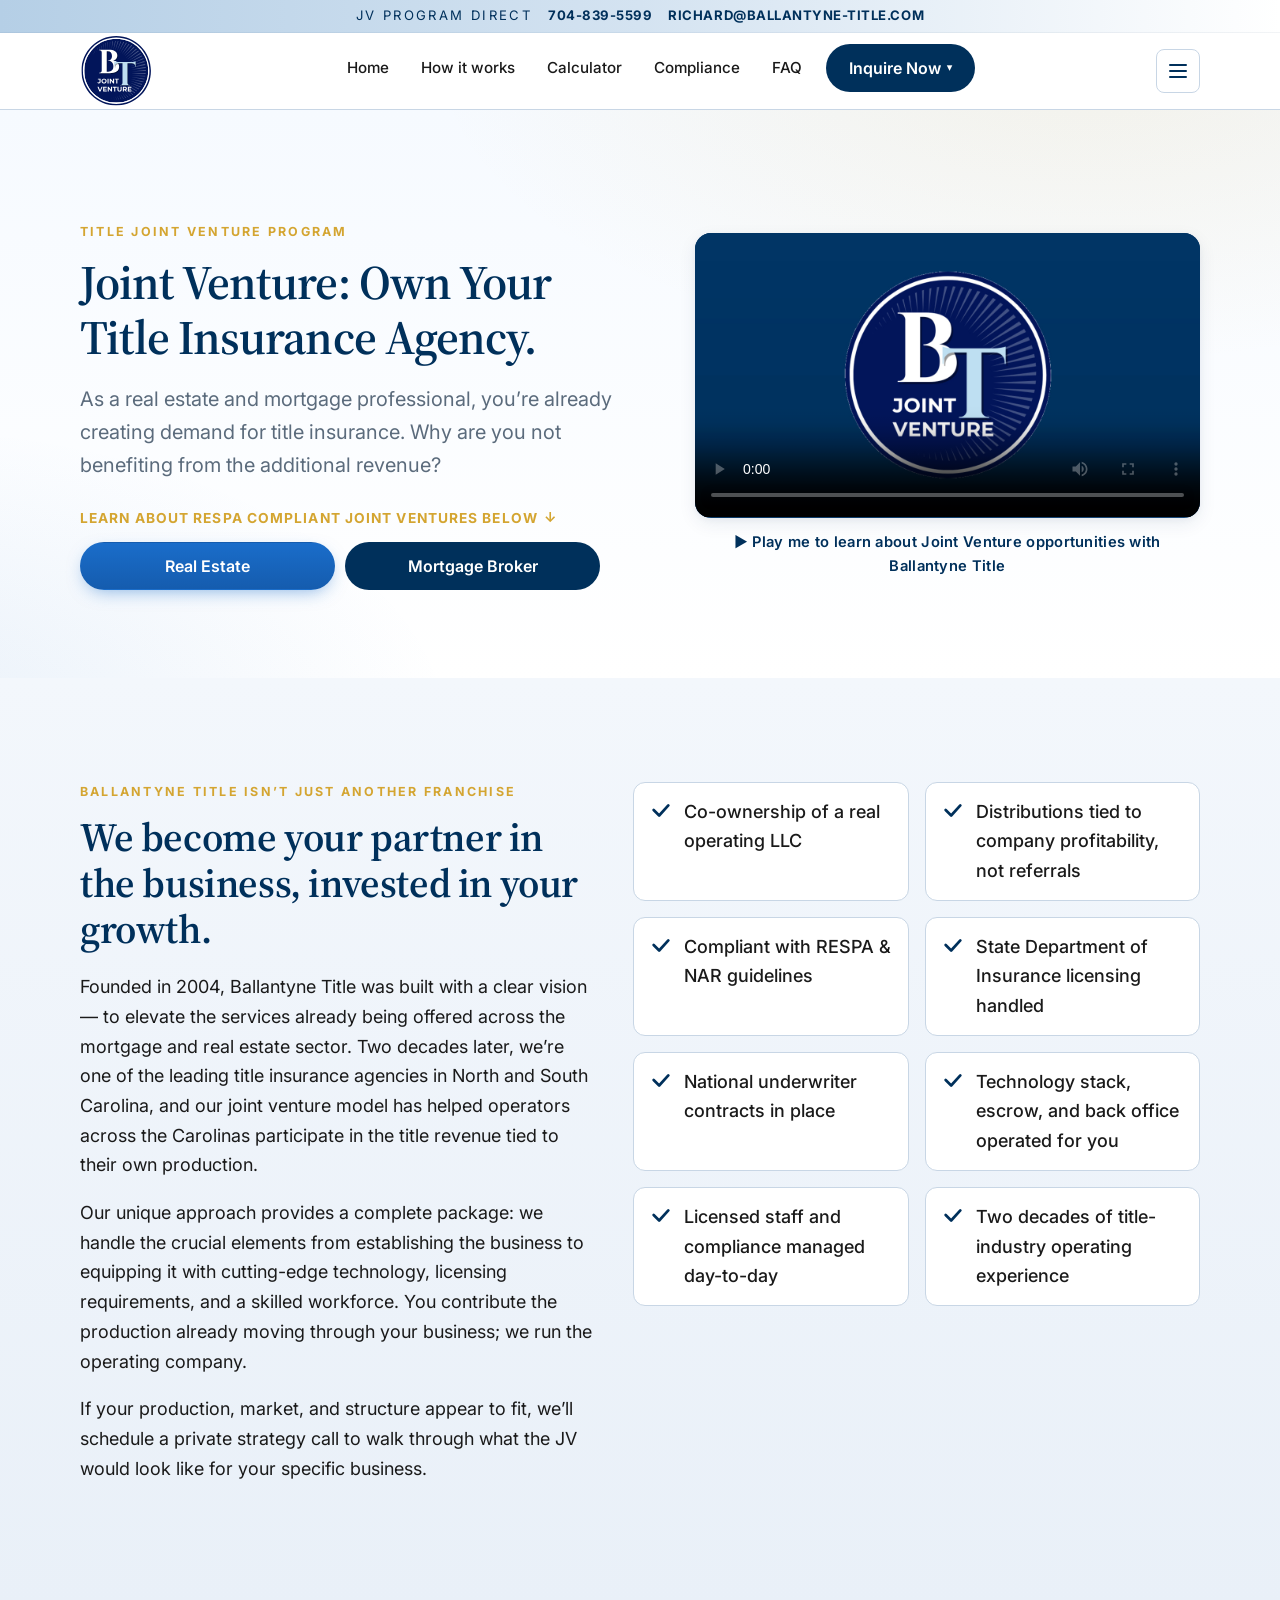
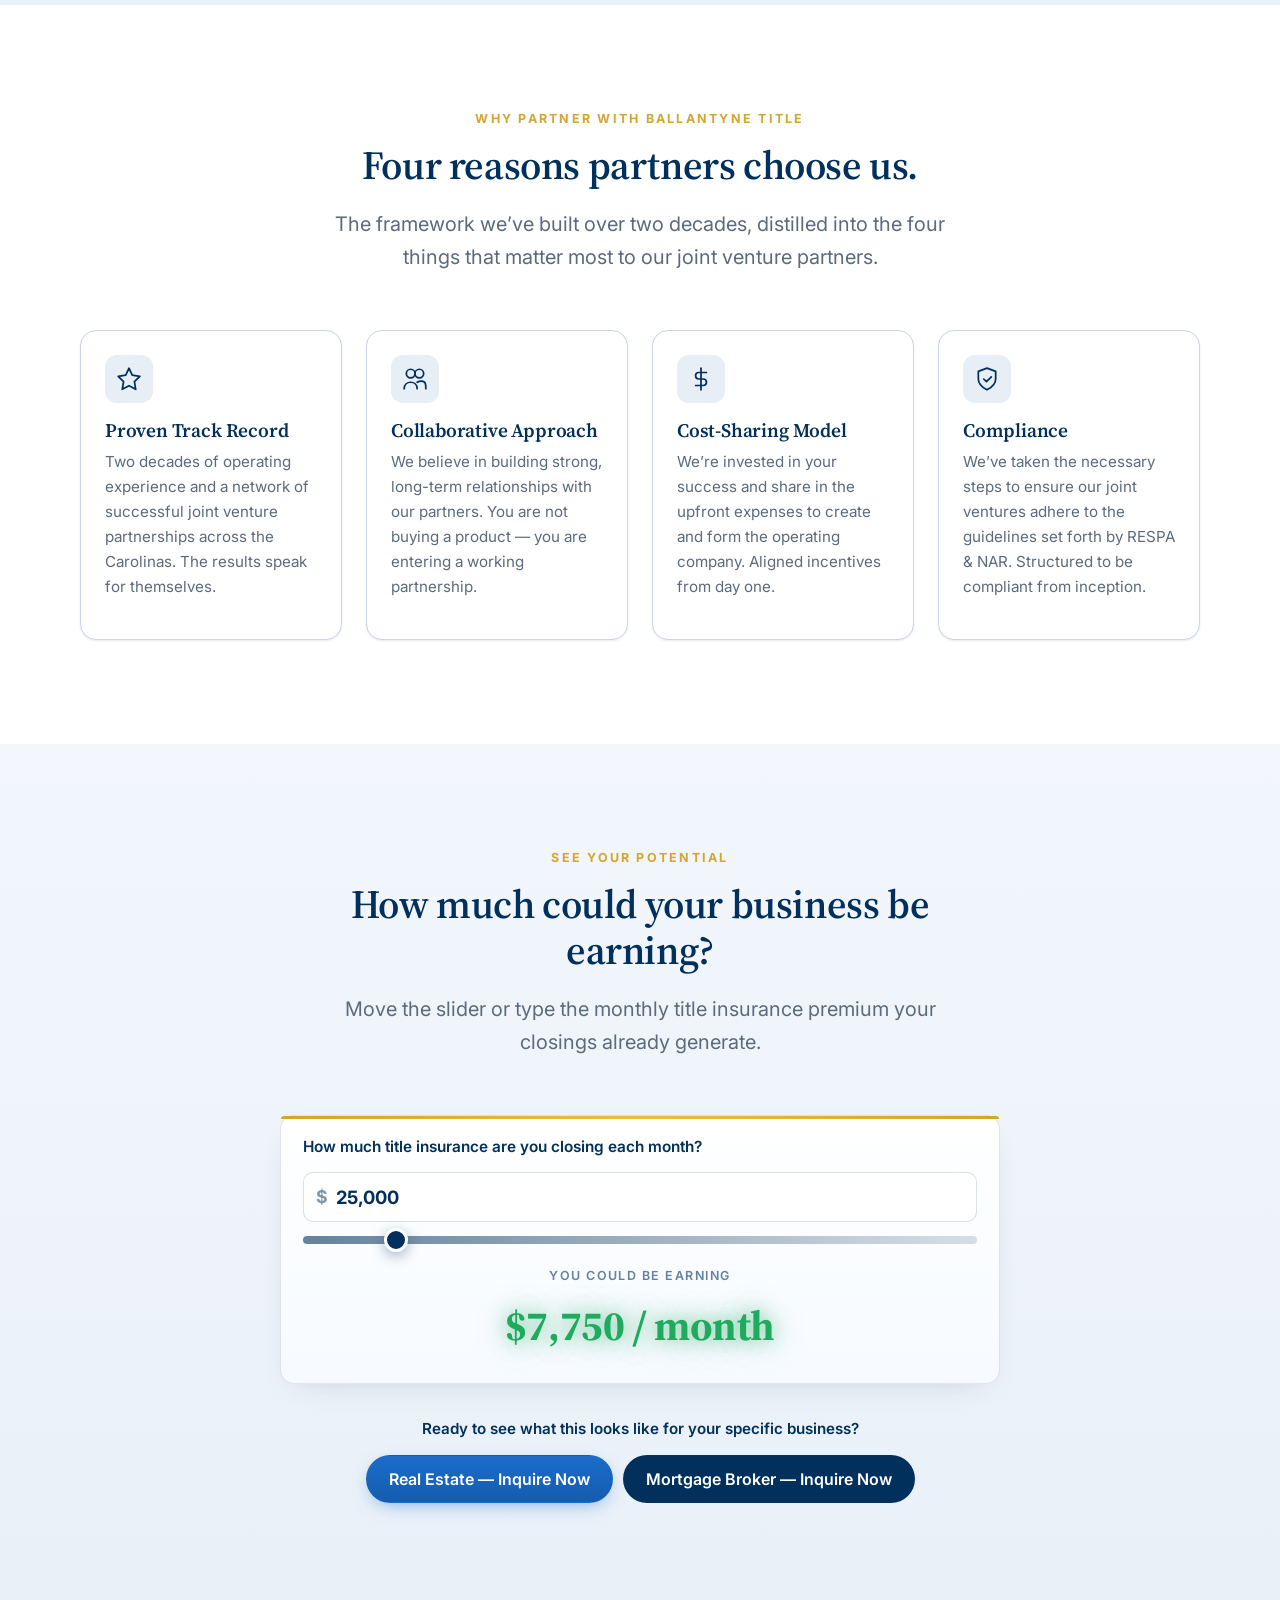
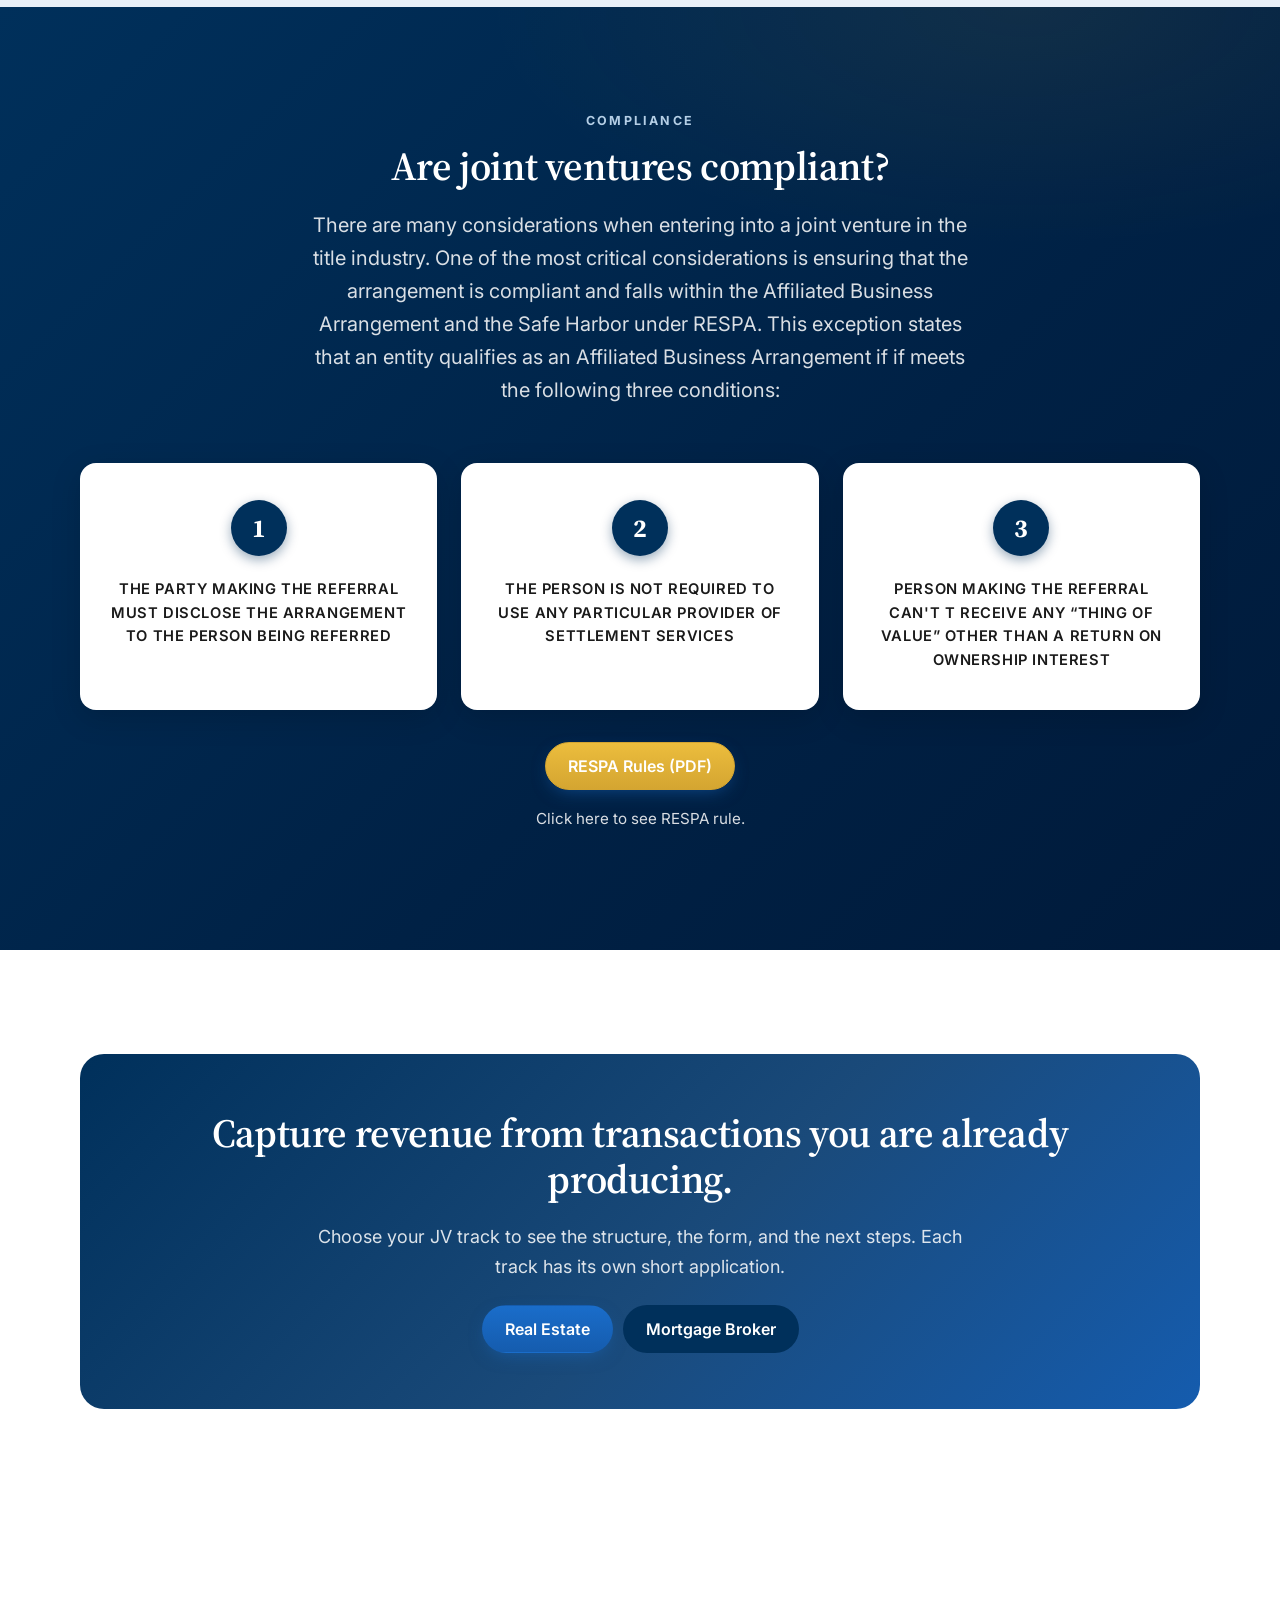
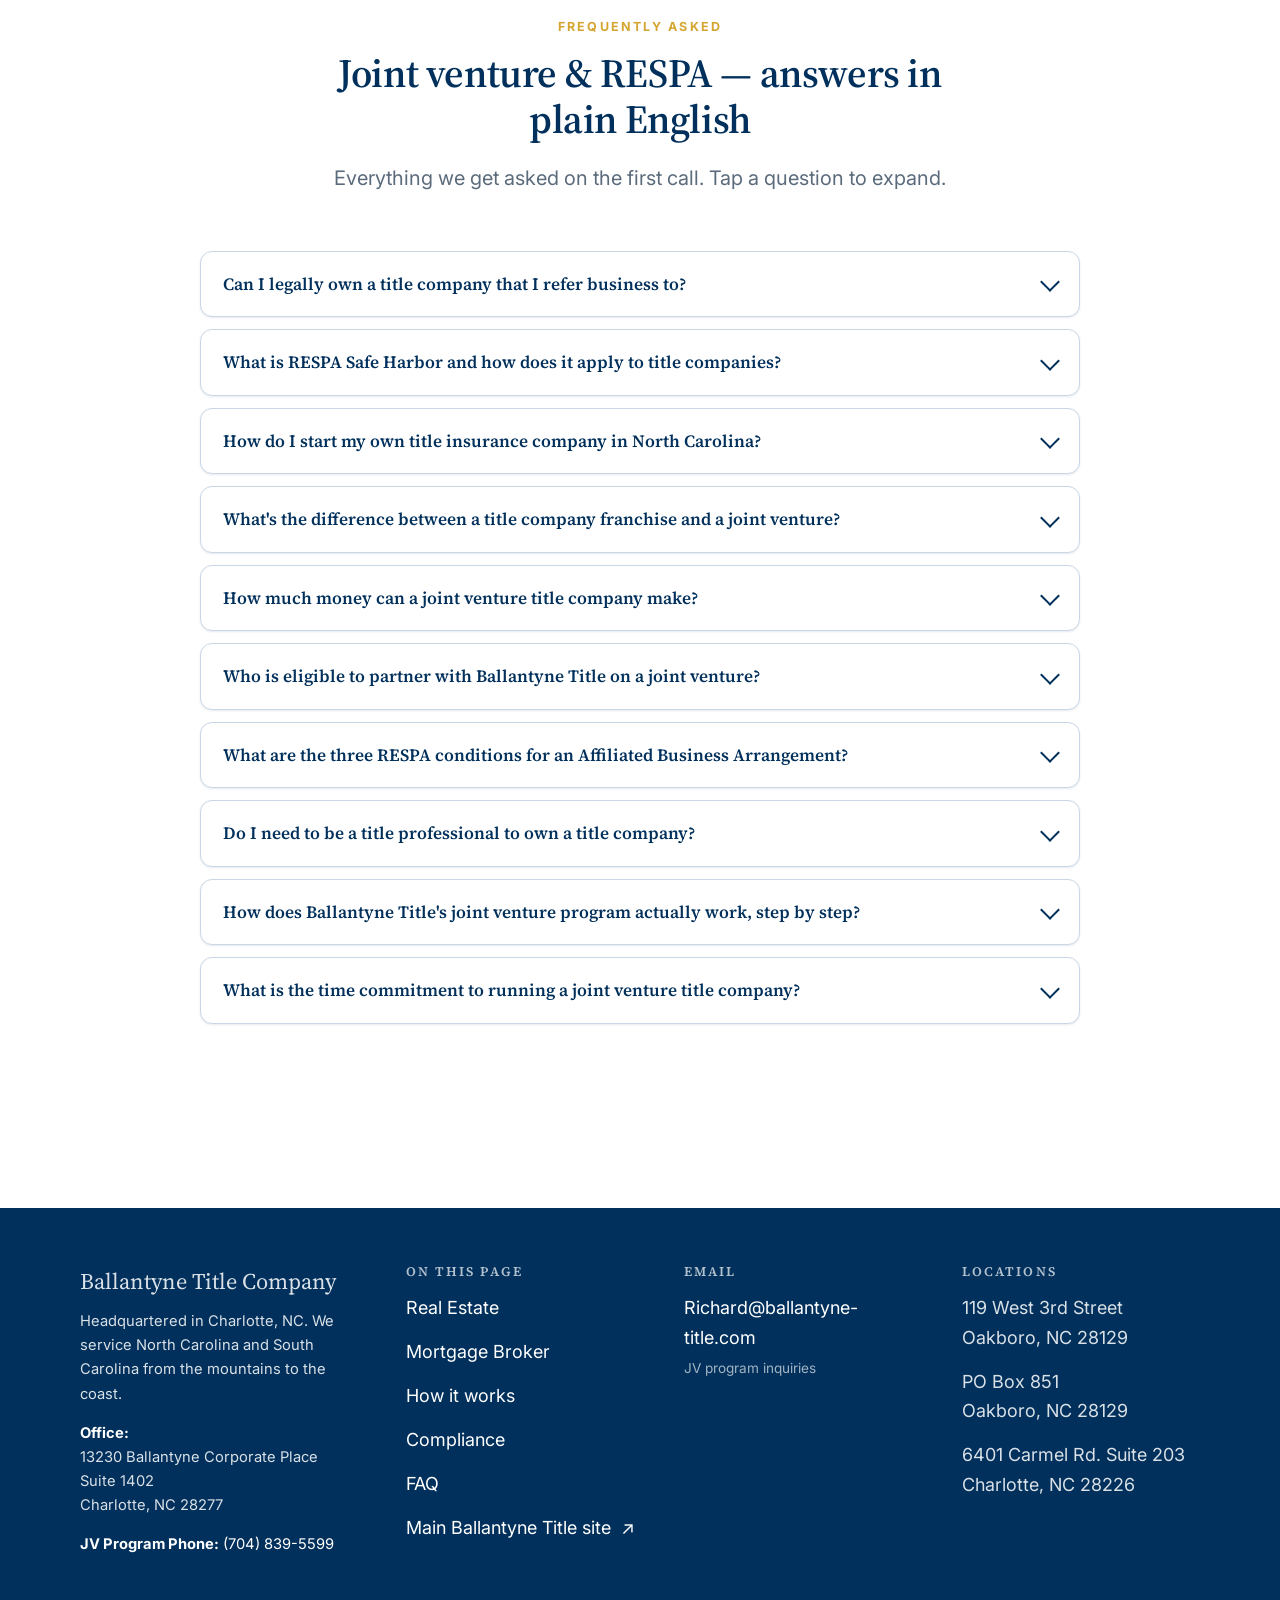
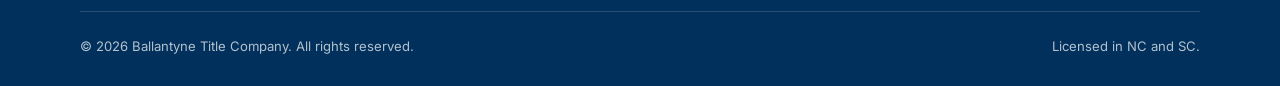
==== index.html @ 86f07edf "Add earnings calculator section to homepage with nav link and CTAs" ====
<!DOCTYPE html>
<html lang="en">
<head>
 <meta charset="UTF-8">
 <meta name="viewport" content="width=device-width, initial-scale=1, viewport-fit=cover">
 <title>Capture Revenue You're Already Creating — Title Joint Venture | Ballantyne Title</title>
 <meta name="description" content="Mortgage brokers, real estate teams, and high-producing operators already create title revenue every transaction. A properly structured joint venture title company may allow qualified operators to participate in that revenue. See if you qualify.">
 <link rel="canonical" href="https://jv.ballantynetitle.com/">

 <meta property="og:type" content="website">
 <meta property="og:title" content="Capture Revenue You're Already Creating — Title Joint Venture">
 <meta property="og:description" content="Every closing creates title revenue. Most brokers and teams generate it but don't participate in it. See if your production qualifies for a title JV review.">
 <meta property="og:url" content="https://jv.ballantynetitle.com/">
 <meta property="og:image" content="https://ballantynetitle.com/assets/og-joint-venture.jpg">
 <meta name="twitter:card" content="summary_large_image">

 <!-- ============================================================
 TRACKING PIXELS — Phase 1 placeholder IDs
 Replace the *_ID values with real IDs from Richard's ad accounts.
 ============================================================ -->
 <script>
 window.JV_PIXELS = {
 META_PIXEL_ID: 'REPLACE_WITH_META_PIXEL_ID',
 GOOGLE_ADS_ID: 'AW-REPLACE_WITH_GOOGLE_ADS_ID',
 GOOGLE_ADS_LEAD_LABEL: 'REPLACE_WITH_CONVERSION_LABEL',
 LINKEDIN_PARTNER_ID: 'REPLACE_WITH_LINKEDIN_PARTNER_ID'
 };
 </script>

 <!-- Meta Pixel -->
 <script>
 !function(f,b,e,v,n,t,s){if(f.fbq)return;n=f.fbq=function(){n.callMethod?
 n.callMethod.apply(n,arguments):n.queue.push(arguments)};if(!f._fbq)f._fbq=n;
 n.push=n;n.loaded=!0;n.version='2.0';n.queue=[];t=b.createElement(e);t.async=!0;
 t.src=v;s=b.getElementsByTagName(e)[0];s.parentNode.insertBefore(t,s)}(window,
 document,'script','https://connect.facebook.net/en_US/fbevents.js');
 if (window.JV_PIXELS.META_PIXEL_ID && !window.JV_PIXELS.META_PIXEL_ID.startsWith('REPLACE')) {
 fbq('init', window.JV_PIXELS.META_PIXEL_ID);
 fbq('track', 'PageView');
 }
 </script>

 <!-- Google Ads / GA4 -->
 <script>
 (function(){
 var id = window.JV_PIXELS.GOOGLE_ADS_ID;
 if (!id || id.indexOf('REPLACE') !== -1) return;
 var s = document.createElement('script');
 s.async = true;
 s.src = 'https://www.googletagmanager.com/gtag/js?id=' + id;
 document.head.appendChild(s);
 window.dataLayer = window.dataLayer || [];
 window.gtag = function(){ dataLayer.push(arguments); };
 gtag('js', new Date());
 gtag('config', id);
 })();
 </script>

 <!-- LinkedIn Insight Tag -->
 <script>
 (function(){
 var id = window.JV_PIXELS.LINKEDIN_PARTNER_ID;
 if (!id || id.indexOf('REPLACE') !== -1) return;
 window._linkedin_partner_id = id;
 window._linkedin_data_partner_ids = window._linkedin_data_partner_ids || [];
 window._linkedin_data_partner_ids.push(id);
 var b = document.createElement('script');
 b.type = 'text/javascript'; b.async = true;
 b.src = 'https://snap.licdn.com/li.lms-analytics/insight.min.js';
 document.head.appendChild(b);
 })();
 </script>

 <link rel="preconnect" href="https://fonts.googleapis.com">
 <link rel="preconnect" href="https://fonts.gstatic.com" crossorigin>
 <link href="https://fonts.googleapis.com/css2?family=Inter:wght@400;500;600;700&family=Source+Serif+Pro:wght@400;600;700&display=swap" rel="stylesheet">
 <link rel="stylesheet" href="/styles.css?v=20260618c">

 <script type="application/ld+json">
 {
 "@context": "https://schema.org",
 "@type": "LocalBusiness",
 "name": "Ballantyne Title Company",
 "url": "https://ballantynetitle.com/",
 "telephone": "+1-704-839-5599",
 "email": "Richard@ballantyne-title.com",
 "address": {
 "@type": "PostalAddress",
 "streetAddress": "13230 Ballantyne Corporate Place, Suite 1402",
 "addressLocality": "Charlotte",
 "addressRegion": "NC",
 "postalCode": "28277",
 "addressCountry": "US"
 },
 "areaServed": ["North Carolina", "South Carolina"],
 "description": "Title insurance and joint-venture title-company partnerships across the Carolinas."
 }
 </script>
 <script type="application/ld+json">
 {
 "@context": "https://schema.org",
 "@type": "FAQPage",
 "mainEntity": [
 {
 "@type": "Question",
 "name": "Can I legally own a title company that I refer business to?",
 "acceptedAnswer": {
 "@type": "Answer",
 "text": "Yes. Under RESPA Safe Harbor, referring business to a title company you have an ownership interest in is fully legal — as long as the arrangement meets three conditions: you disclose the affiliated relationship in writing to the consumer, you do not require them to use that particular provider, and you only receive returns based on your ownership share rather than per-referral fees. Ballantyne Title's joint venture program is built around exactly this structure and we help you stay compliant from day one."
 }
 },
 {
 "@type": "Question",
 "name": "What is RESPA Safe Harbor and how does it apply to title companies?",
 "acceptedAnswer": {
 "@type": "Answer",
 "text": "RESPA — the Real Estate Settlement Procedures Act — generally prohibits paying for referrals between settlement service providers. The Safe Harbor creates an exception: when you have an actual ownership interest in a settlement service provider, you can legally refer business to it. The arrangement is called an Affiliated Business Arrangement, and provided it meets three conditions (written disclosure, no required use, ownership-only returns), it is a federal Safe Harbor under RESPA."
 }
 },
 {
 "@type": "Question",
 "name": "How do I start my own title insurance company in North Carolina?",
 "acceptedAnswer": {
 "@type": "Answer",
 "text": "Starting a title company solo in NC involves entity formation, NC Department of Insurance licensing, underwriter approval from at least one major underwriter (Old Republic, WFG, First American, AmTrust), errors-and-omissions insurance, escrow account setup, title software, and licensed staff. Most people who attempt this alone take 9 to 18 months and consume significant capital before they're operational. Ballantyne Title's joint venture program handles the licensing, underwriter contracts, technology, and operations so you can focus on referring business and earning ownership returns."
 }
 },
 {
 "@type": "Question",
 "name": "What's the difference between a title company franchise and a joint venture?",
 "acceptedAnswer": {
 "@type": "Answer",
 "text": "A franchise charges ongoing royalty fees (typically 5 to 8 percent of revenue) plus an upfront franchise fee, and you operate the business yourself. A joint venture is a true co-ownership structure: you own equity in a real LLC alongside Ballantyne Title, we run day-to-day operations, and you receive distributions based on profitability. There are no franchise fees, no operational burden, and the relationship is structured for RESPA compliance from inception."
 }
 },
 {
 "@type": "Question",
 "name": "How much money can a joint venture title company make?",
 "acceptedAnswer": {
 "@type": "Answer",
 "text": "Earnings depend on transaction volume. A mortgage originator or real-estate team referring 10 to 30+ closings a month typically sees meaningful five- to six-figure annual distributions. Builders and developers with a master policy strategy often see significantly more, because each home in a development generates title premium when sold and again on every resale. We'll build a personalized financial model with you on a 15-minute call so the numbers are tied to your actual book of business."
 }
 },
 {
 "@type": "Question",
 "name": "Who is eligible to partner with Ballantyne Title on a joint venture?",
 "acceptedAnswer": {
 "@type": "Answer",
 "text": "We work with five partner profiles: mortgage professionals, real-estate professionals (individual agents, teams, and brokerages), builders and developers, existing title professionals who want to launch their own brand, and entrepreneurs entering the title industry from outside. The common requirement is access to consistent transaction volume — the more closings you can route through the joint venture (with proper RESPA disclosure), the better the economics for everyone."
 }
 },
 {
 "@type": "Question",
 "name": "What are the three RESPA conditions for an Affiliated Business Arrangement?",
 "acceptedAnswer": {
 "@type": "Answer",
 "text": "First, the party making the referral must disclose the arrangement in writing to the person being referred. Second, the person being referred must not be required to use that particular settlement provider. Third, the only 'thing of value' the referring party can receive is a return on ownership interest — not per-referral payments, kickbacks, or split fees. Our joint venture structure is designed around these three conditions and we provide the disclosure forms and standard operating procedures you'll need."
 }
 },
 {
 "@type": "Question",
 "name": "Do I need to be a title professional to own a title company?",
 "acceptedAnswer": {
 "@type": "Answer",
 "text": "No. The licensed title agents and closers work inside the operating company — you, as an owner, do not need a title license to hold equity. That is the whole point of the joint venture model: you bring business and ownership capital, we bring licensed staff, underwriter relationships, technology, compliance and day-to-day operations. Many of our most successful partners come from mortgage origination, real-estate brokerage or homebuilding — not the title industry itself."
 }
 },
 {
 "@type": "Question",
 "name": "How does Ballantyne Title's joint venture program actually work step by step?",
 "acceptedAnswer": {
 "@type": "Answer",
 "text": "We form a new LLC together where you and Ballantyne Title each hold equity. We handle state Department of Insurance licensing, contract with national underwriters (Old Republic, WFG, First American, AmTrust), set up the technology stack and escrow accounts, hire the licensed staff, and manage compliance. You refer business through RESPA-compliant written disclosures, and you receive ownership distributions on a regular cadence based on the company's profits — typically 60 to 120 days from signed agreement to first closing."
 }
 },
 {
 "@type": "Question",
 "name": "What is the time commitment to running a joint venture title company?",
 "acceptedAnswer": {
 "@type": "Answer",
 "text": "Minimal. Once launched, day-to-day operations are run entirely by Ballantyne Title's team. Your involvement is referring business through proper RESPA disclosure, attending periodic ownership reviews (usually quarterly), and reviewing distribution statements. We have designed the program to be a turn-key passive-ownership opportunity rather than a second job — most partners spend less than two hours per month on the JV after launch, which is the whole point of partnering with an experienced operator."
 }
 }
 ]
 }
 </script>
</head>
<body>

 <!-- Top phone band — JV program contact -->
 <div class="top-band" role="region" aria-label="JV program contact">
 <div class="container top-band__inner">
 <span>JV Program Direct</span>
 <a href="tel:+17048395599" aria-label="Call the JV program line 704-839-5599">704-839-5599</a>
 <a href="mailto:Richard@ballantyne-title.com" aria-label="Email the JV program inbox">Richard@ballantyne-title.com</a>
 </div>
 </div>

 <!-- Header -->
 <header class="site-header">
 <div class="container site-header__inner">
 <a href="/" class="site-header__brand" aria-label="Ballantyne Title — Home">
 <img src="assets/logo-jv.svg" alt="Ballantyne Title — Joint Venture" class="site-header__logo" width="72" height="72">
 </a>

 <nav class="nav" aria-label="Primary">
 <ul class="nav__list">
 <li><a class="nav__link" href="/">Home</a></li>
 <li><a class="nav__link" href="#how-it-works">How it works</a></li>
 <li><a class="nav__link" href="#calculator">Calculator</a></li>
 <li><a class="nav__link" href="#respa">Compliance</a></li>
 <li><a class="nav__link" href="#faq">FAQ</a></li>
 <li class="nav__cta nav__dropdown" data-dropdown>
 <button type="button" class="btn btn--primary" data-dropdown-toggle aria-haspopup="true" aria-expanded="false">
 Inquire Now
 <span class="dropdown-caret" aria-hidden="true">&#9662;</span>
 </button>
 <ul class="dropdown-menu" data-dropdown-menu role="menu">
 <li role="none"><a role="menuitem" href="/jointventure/realtor" data-cta="nav-realtor">Real Estate</a></li>
 <li role="none"><a role="menuitem" href="/jointventure/mortgage" data-cta="nav-mortgage">Mortgage Broker</a></li>
 </ul>
 </li>
 </ul>
 </nav>

 <button class="nav-toggle" aria-label="Open menu" aria-expanded="false" aria-controls="mobile-menu" data-nav-toggle>
 <span class="nav-toggle__bar" aria-hidden="true"></span>
 </button>
 </div>

 </header>

 <!-- Mobile overlay menu — sibling of <header> so position:fixed escapes the header's backdrop-filter containing block -->
 <div class="mobile-menu" id="mobile-menu" data-mobile-menu data-open="false" aria-hidden="true">
 <div class="container">
 <div class="mobile-menu__head">
 <a href="/" class="site-header__brand">
 <img src="assets/logo-jv.svg" alt="Ballantyne Title — Joint Venture" class="site-header__logo" width="72" height="72">
 </a>
 <button class="mobile-menu__close" aria-label="Close menu" data-nav-close>×</button>
 </div>
 <ul class="mobile-menu__list">
 <li><a class="mobile-menu__link" href="/">Home</a></li>
 <li><a class="mobile-menu__link" href="/jointventure/realtor">Real Estate</a></li>
 <li><a class="mobile-menu__link" href="/jointventure/mortgage">Mortgage Broker</a></li>
 <li><a class="mobile-menu__link" href="/#how-it-works">How it works</a></li>
 <li><a class="mobile-menu__link" href="/#calculator">Calculator</a></li>
 <li><a class="mobile-menu__link" href="/#respa">Compliance</a></li>
 <li><a class="mobile-menu__link" href="/#faq">FAQ</a></li>
 </ul>
 <div class="mobile-menu__contact">
 <p><strong>Call us today:</strong> <a href="tel:+17048395599">704-839-5599</a></p>
 <p><strong>Nights &amp; weekends:</strong> <a href="tel:+17048395599">704-839-5599</a></p>
 <p><a href="mailto:Richard@ballantyne-title.com">Richard@ballantyne-title.com</a></p>
 </div>
 </div>
 </div>

 <main>

 <!-- Hero -->
 <section class="hero">
 <div class="container">
 <div class="hero__grid" style="align-items: center;">
 <div>
 <p class="eyebrow">Title Joint Venture Program</p>
 <h1 class="hero__title" style="font-size: clamp(1.85rem, 3.6vw + 0.75rem, 3rem); margin-bottom: 18px;">Joint Venture: Own Your Title Insurance Agency.</h1>
 <p class="hero__sub" style="margin-bottom: 20px;">As a real estate and mortgage professional, you&rsquo;re already creating demand for title insurance. Why are you not benefiting from the additional revenue?</p>
 <a href="#respa" style="margin: 0 0 12px; font-size: 0.86rem; font-weight: 700; letter-spacing: 0.08em; text-transform: uppercase; color: var(--brand-gold, #d4a531); display: inline-flex; align-items: center; gap: 6px; text-decoration: none; cursor: pointer;" onmouseover="this.style.textDecoration='underline'" onmouseout="this.style.textDecoration='none'">
 Learn about RESPA compliant joint ventures below
 <span aria-hidden="true" style="font-size: 1em; line-height: 1;">&darr;</span>
 </a>
 <div style="display: grid; grid-template-columns: 1fr 1fr; gap: 10px; max-width: 520px;">
 <a class="btn btn--accent" href="/jointventure/realtor" data-cta="hero-realtor" style="width:100%;">Real Estate</a>
 <a class="btn btn--primary" href="/jointventure/mortgage" data-cta="hero-mortgage" style="width:100%;">Mortgage Broker</a>
 </div>
 </div>

 <div id="how-it-works">
 <aside class="hero__art" aria-label="Joint Venture program explainer video">
 <video controls preload="metadata" playsinline
 poster="assets/video-poster.jpg"
 style="width:100%; height:100%; object-fit: cover; display:block; background:#00305B;">
 <source src="assets/jv-explainer.mp4" type="video/mp4">
 Your browser does not support embedded video. <a href="assets/jv-explainer.mp4" style="color:#fff;">Download the explainer video</a>.
 </video>
 </aside>
 <p style="margin: 12px 0 0; text-align: center; font-size: 0.92rem; font-weight: 600; color: var(--brand-primary); letter-spacing: 0.02em;">
 &#9658; Play me to learn about Joint Venture opportunities with Ballantyne Title
 </p>
 </div>
 </div>
 </div>
 </section>



 <!-- Why partner / Isn't just another franchise -->
 <section class="section section--soft">
 <div class="container">
 <div class="split split--lead">
 <div>
 <p class="eyebrow">Ballantyne Title isn&rsquo;t just another franchise</p>
 <h2>We become your partner in the business, invested in your growth.</h2>
 <p>Founded in 2004, Ballantyne Title was built with a clear vision &mdash; to elevate the services already being offered across the mortgage and real estate sector. Two decades later, we&rsquo;re one of the leading title insurance agencies in North and South Carolina, and our joint venture model has helped operators across the Carolinas participate in the title revenue tied to their own production.</p>
 <p>Our unique approach provides a complete package: we handle the crucial elements from establishing the business to equipping it with cutting-edge technology, licensing requirements, and a skilled workforce. You contribute the production already moving through your business; we run the operating company.</p>
 <p>If your production, market, and structure appear to fit, we&rsquo;ll schedule a private strategy call to walk through what the JV would look like for your specific business.</p>
 </div>

 <ul class="trust-list" aria-label="What the JV structure provides">
 <li>Co-ownership of a real operating LLC</li>
 <li>Distributions tied to company profitability, not referrals</li>
 <li>Compliant with RESPA &amp; NAR guidelines</li>
 <li>State Department of Insurance licensing handled</li>
 <li>National underwriter contracts in place</li>
 <li>Technology stack, escrow, and back office operated for you</li>
 <li>Licensed staff and compliance managed day-to-day</li>
 <li>Two decades of title-industry operating experience</li>
 </ul>
 </div>
 </div>
 </section>


 <!-- Why Partner With Ballantyne Title — four pillars from Richard's flyer -->
 <section class="section">
 <div class="container">
 <div class="section-head">
 <p class="eyebrow">Why partner with Ballantyne Title</p>
 <h2>Four reasons partners choose us.</h2>
 <p class="lead" style="margin-inline:auto;">The framework we&rsquo;ve built over two decades, distilled into the four things that matter most to our joint venture partners.</p>
 </div>

 <div class="partner-types" style="grid-template-columns: repeat(auto-fit, minmax(240px, 1fr));">
 <article class="card">
 <span class="card__icon" aria-hidden="true">
 <svg viewBox="0 0 24 24" fill="none" stroke="currentColor" stroke-width="1.6" stroke-linecap="round" stroke-linejoin="round">
 <path d="M12 2 L15 8.5 L22 9.5 L17 14.5 L18.2 21.5 L12 18.2 L5.8 21.5 L7 14.5 L2 9.5 L9 8.5 Z"/>
 </svg>
 </span>
 <h3 class="card__title">Proven Track Record</h3>
 <p class="card__body">Two decades of operating experience and a network of successful joint venture partnerships across the Carolinas. The results speak for themselves.</p>
 </article>

 <article class="card">
 <span class="card__icon" aria-hidden="true">
 <svg viewBox="0 0 24 24" fill="none" stroke="currentColor" stroke-width="1.6" stroke-linecap="round" stroke-linejoin="round">
 <path d="M8 11 a4 4 0 1 0 0 -8 4 4 0 0 0 0 8 Z"/>
 <path d="M16 11 a4 4 0 1 0 0 -8 4 4 0 0 0 0 8 Z"/>
 <path d="M2 21 c0 -4 3 -6 6 -6 s6 2 6 6"/>
 <path d="M14 15 c1.5 -1 3 -1 4 -1 4 0 4 3 4 7"/>
 </svg>
 </span>
 <h3 class="card__title">Collaborative Approach</h3>
 <p class="card__body">We believe in building strong, long-term relationships with our partners. You are not buying a product &mdash; you are entering a working partnership.</p>
 </article>

 <article class="card">
 <span class="card__icon" aria-hidden="true">
 <svg viewBox="0 0 24 24" fill="none" stroke="currentColor" stroke-width="1.6" stroke-linecap="round" stroke-linejoin="round">
 <path d="M12 2 V22"/>
 <path d="M17 6 H10 a3 3 0 0 0 0 6 H14 a3 3 0 0 1 0 6 H7"/>
 </svg>
 </span>
 <h3 class="card__title">Cost-Sharing Model</h3>
 <p class="card__body">We&rsquo;re invested in your success and share in the upfront expenses to create and form the operating company. Aligned incentives from day one.</p>
 </article>

 <article class="card">
 <span class="card__icon" aria-hidden="true">
 <svg viewBox="0 0 24 24" fill="none" stroke="currentColor" stroke-width="1.6" stroke-linecap="round" stroke-linejoin="round">
 <path d="M12 2 L20 5 V12 c0 5 -4 8 -8 10 -4 -2 -8 -5 -8 -10 V5 Z"/>
 <path d="M9 12 l2.5 2.5 L16 10"/>
 </svg>
 </span>
 <h3 class="card__title">Compliance</h3>
 <p class="card__body">We&rsquo;ve taken the necessary steps to ensure our joint ventures adhere to the guidelines set forth by RESPA &amp; NAR. Structured to be compliant from inception.</p>
 </article>
 </div>
 </div>
 </section>

 <!-- Earnings calculator section -->
 <section class="section section--soft" id="calculator">
 <div class="container">
 <div class="section-head">
 <p class="eyebrow">See your potential</p>
 <h2>How much could your business be earning?</h2>
 <p class="lead" style="margin-inline:auto;">Move the slider or type the monthly title insurance premium your closings already generate.</p>
 </div>

 <div class="hero-earn" style="max-width: 720px; margin: 0 auto;">
 <p class="hero-earn__prompt">How much title insurance are you closing each month?</p>
 <div class="hero-earn__control">
 <div class="hero-earn__field">
 <span class="hero-earn__currency" aria-hidden="true">$</span>
 <input type="text" id="earn-input" inputmode="decimal" value="25,000" aria-label="Monthly title insurance amount">
 </div>
 <input type="range" id="earn-slider" class="hero-earn__slider" min="0" max="200000" step="1000" value="25000" aria-label="Adjust monthly title insurance amount">
 </div>
 <div class="hero-earn__result">
 <p class="hero-earn__result-label">You could be earning</p>
 <p class="hero-earn__result-value" id="earn-output">$7,750 / month</p>
 </div>
 </div>

 <div style="text-align: center; margin-top: 32px;">
 <p style="margin: 0 0 14px; font-size: 0.95rem; color: var(--brand-primary); font-weight: 600;">Ready to see what this looks like for your specific business?</p>
 <div class="btn-row" style="justify-content: center; flex-wrap: wrap; gap: 10px;">
 <a class="btn btn--accent" href="/jointventure/realtor" data-cta="calc-realtor">Real Estate &mdash; Inquire Now</a>
 <a class="btn btn--primary" href="/jointventure/mortgage" data-cta="calc-mortgage">Mortgage Broker &mdash; Inquire Now</a>
 </div>
 </div>
 </div>
 </section>

 <!-- RESPA section (verbatim from source — preserve word-for-word) -->
 <section class="section section--navy" id="respa">
 <div class="container">
 <div class="section-head">
 <p class="eyebrow" style="color: var(--brand-secondary);">Compliance</p>
 <h2 style="color:#fff;">Are joint ventures compliant?</h2>
 <p class="lead" style="color: rgba(255,255,255,0.85); margin-inline:auto;">There are many considerations when entering into a joint venture in the title industry. One of the most critical considerations is ensuring that the arrangement is compliant and falls within the Affiliated Business Arrangement and the Safe Harbor under RESPA. This exception states that an entity qualifies as an Affiliated Business Arrangement if if meets the following three conditions:</p>
 </div>

 <ol class="respa-conditions">
 <li>
 <div class="respa-condition__num" aria-hidden="true">1</div>
 <p class="respa-condition__text">THE PARTY MAKING THE REFERRAL MUST DISCLOSE THE ARRANGEMENT TO THE PERSON BEING REFERRED</p>
 </li>
 <li>
 <div class="respa-condition__num" aria-hidden="true">2</div>
 <p class="respa-condition__text">THE PERSON IS NOT REQUIRED TO USE ANY PARTICULAR PROVIDER OF SETTLEMENT SERVICES</p>
 </li>
 <li>
 <div class="respa-condition__num" aria-hidden="true">3</div>
 <p class="respa-condition__text">PERSON MAKING THE REFERRAL CAN'T T RECEIVE ANY &ldquo;THING OF VALUE&rdquo; OTHER THAN A RETURN ON OWNERSHIP INTEREST</p>
 </li>
 </ol>

 <div class="btn-row" style="justify-content:center; margin-top: 32px;">
 <a class="btn btn--accent" href="https://www.ballantynetitle.com/_files/ugd/38906d_b54ed5903e5b423ca67d5fd0ef886650.pdf" target="_blank" rel="noopener noreferrer" style="color:#fff; background: linear-gradient(180deg, var(--brand-gold-bright, #ecbd3d) 0%, var(--brand-gold, #d4a531) 100%); border: 1px solid var(--brand-gold, #d4a531);">RESPA Rules (PDF)</a>
 </div>
 <p class="center" style="color: rgba(255,255,255,0.85); font-size: 0.95rem; margin-top: 16px;">Click here to see RESPA rule.</p>
 </div>
 </section>



 <!-- Final CTA — moved above FAQ so FAQ sits at the very bottom -->
 <section class="section">
 <div class="container">
 <div class="cta-band">
 <h2>Capture revenue from transactions you are already producing.</h2>
 <p style="max-width: 60ch; margin: 0 auto 24px;">Choose your JV track to see the structure, the form, and the next steps. Each track has its own short application.</p>
 <div class="btn-row" style="flex-wrap: wrap; gap: 10px;">
 <a class="btn btn--accent" href="/jointventure/realtor" data-cta="footer-realtor">Real Estate</a>
 <a class="btn btn--primary" href="/jointventure/mortgage" data-cta="footer-mortgage">Mortgage Broker</a>
 </div>
 </div>
 </div>
 </section>

 <!-- FAQ — answers to the most common Joint Venture / RESPA questions -->
 <section class="section" id="faq" aria-labelledby="faq-heading">
 <div class="container">
 <div class="section-head">
 <p class="eyebrow">Frequently asked</p>
 <h2 id="faq-heading">Joint venture &amp; RESPA — answers in plain English</h2>
 <p class="lead" style="margin-inline: auto;">Everything we get asked on the first call. Tap a question to expand.</p>
 </div>

 <div class="accordion" style="max-width: 880px; margin-inline: auto;">

 <details>
 <summary>Can I legally own a title company that I refer business to?</summary>
 <div class="accordion__body">
 <p><strong>Yes.</strong> Under RESPA Safe Harbor §, referring business to a title company you have an ownership interest in is fully legal — as long as the arrangement meets three conditions: you disclose the affiliated relationship in writing to the consumer, you do not require them to use that particular provider, and you only receive returns based on your ownership share rather than per-referral fees. Ballantyne Title's joint venture program is built around exactly this structure and we help you stay compliant from day one.</p>
 </div>
 </details>

 <details>
 <summary>What is RESPA Safe Harbor and how does it apply to title companies?</summary>
 <div class="accordion__body">
 <p>RESPA — the Real Estate Settlement Procedures Act — generally prohibits paying for referrals between settlement service providers. The <strong>Safe Harbor</strong> creates an exception: when you have an actual ownership interest in a settlement service provider, you can legally refer business to it. The arrangement is called an <em>Affiliated Business Arrangement</em>, and provided it meets the three conditions (written disclosure, no required use, ownership-only returns), it is a federal Safe Harbor under RESPA.</p>
 </div>
 </details>

 <details>
 <summary>How do I start my own title insurance company in North Carolina?</summary>
 <div class="accordion__body">
 <p>Starting a title company solo in NC involves entity formation, NC Department of Insurance licensing, underwriter approval from at least one major underwriter (Old Republic, WFG, First American, AmTrust), errors-and-omissions insurance, escrow account setup, title software, and licensed staff. Most people who attempt this alone take <strong>9 to 18 months</strong> and consume significant capital before they're operational.</p>
 <p>Ballantyne Title's joint venture program handles the licensing, underwriter contracts, technology, and operations — so you can focus on referring business and earning ownership returns.</p>
 </div>
 </details>

 <details>
 <summary>What's the difference between a title company franchise and a joint venture?</summary>
 <div class="accordion__body">
 <p>A <strong>franchise</strong> charges ongoing royalty fees (typically 5–8% of revenue) plus an upfront franchise fee, and you operate the business yourself.</p>
 <p>A <strong>joint venture</strong> is a true co-ownership structure: you own equity in a real LLC alongside Ballantyne Title, we run day-to-day operations, and you receive distributions based on profitability. There are no franchise fees, no operational burden, and the relationship is structured for RESPA compliance from inception.</p>
 </div>
 </details>

 <details>
 <summary>How much money can a joint venture title company make?</summary>
 <div class="accordion__body">
 <p>Earnings depend on transaction volume. A mortgage originator or real-estate team referring <strong>10–30+ closings a month</strong> typically sees meaningful five- to six-figure annual distributions. Builders and developers with a master-policy strategy often see significantly more, because each home in a development generates title premium when sold and again on every resale.</p>
 <p>We'll build a personalized financial model with you on a 15-minute call so the numbers are tied to your actual book of business.</p>
 </div>
 </details>

 <details>
 <summary>Who is eligible to partner with Ballantyne Title on a joint venture?</summary>
 <div class="accordion__body">
 <p>We work with five partner profiles:</p>
 <ul>
 <li>Mortgage professionals</li>
 <li>Real-estate professionals (individual agents, teams, brokerages)</li>
 <li>Builders and developers</li>
 <li>Existing title professionals launching their own brand</li>
 <li>Entrepreneurs entering the title industry from outside</li>
 </ul>
 <p>The common requirement is access to consistent transaction volume — the more closings you can route through the joint venture (with proper RESPA disclosure), the better the economics for everyone.</p>
 </div>
 </details>

 <details>
 <summary>What are the three RESPA conditions for an Affiliated Business Arrangement?</summary>
 <div class="accordion__body">
 <ol>
 <li>The party making the referral must <strong>disclose the arrangement in writing</strong> to the person being referred.</li>
 <li>The person being referred must <strong>not be required to use</strong> that particular settlement provider.</li>
 <li>The only "thing of value" the referring party can receive is a <strong>return on ownership interest</strong> — not per-referral payments, kickbacks, or split fees.</li>
 </ol>
 <p>Our joint venture structure is designed around these three conditions and we provide the disclosure forms and standard operating procedures you'll need.</p>
 </div>
 </details>

 <details>
 <summary>Do I need to be a title professional to own a title company?</summary>
 <div class="accordion__body">
 <p><strong>No.</strong> The licensed title agents and closers work inside the operating company — you, as an owner, do not need a title license to hold equity. That is the whole point of the joint venture model: you bring business and ownership capital, we bring the licensed staff, underwriter relationships, technology, compliance and day-to-day operations.</p>
 <p>Many of our most successful partners come from mortgage origination, real-estate brokerage or homebuilding — not the title industry itself.</p>
 </div>
 </details>

 <details>
 <summary>How does Ballantyne Title's joint venture program actually work, step by step?</summary>
 <div class="accordion__body">
 <ol>
 <li>We form a new LLC together — you and Ballantyne Title each hold equity.</li>
 <li>We handle state Department of Insurance licensing.</li>
 <li>We contract with national underwriters (Old Republic, WFG, First American, AmTrust).</li>
 <li>We set up the technology stack and escrow accounts, hire the licensed staff, and manage compliance.</li>
 <li>You refer business through RESPA-compliant written disclosures.</li>
 <li>You receive ownership distributions on a regular cadence based on the company's profits.</li>
 </ol>
 <p>Typical timeline: <strong>60 to 120 days</strong> from signed agreement to first closing.</p>
 </div>
 </details>

 <details>
 <summary>What is the time commitment to running a joint venture title company?</summary>
 <div class="accordion__body">
 <p><strong>Minimal.</strong> Once launched, day-to-day operations are run entirely by Ballantyne Title's team. Your involvement is referring business through proper RESPA disclosure, attending periodic ownership reviews (usually quarterly), and reviewing distribution statements.</p>
 <p>We have designed the program to be a turn-key passive-ownership opportunity rather than a second job — most partners spend less than <strong>two hours per month</strong> on the JV after launch, which is the whole point of partnering with an experienced operator.</p>
 </div>
 </details>

 </div>
 </div>
 </section>

 </main>

 <!-- Footer -->
 <footer class="site-footer">
 <div class="container">
 <div class="site-footer__grid">
 <div>
 <p class="site-footer__brand">Ballantyne Title Company</p>
 <p style="font-size: 0.92rem;">Headquartered in Charlotte, NC. We service North Carolina and South Carolina from the mountains to the coast.</p>
 <p style="font-size: 0.92rem;"><strong style="color:#fff;">Office:</strong><br>13230 Ballantyne Corporate Place<br>Suite 1402<br>Charlotte, NC 28277</p>
 <p style="font-size: 0.92rem;"><strong style="color:#fff;">JV Program Phone:</strong> <a href="tel:+17048395599">(704) 839-5599</a></p>
 </div>
 <div>
 <h3 style="font-size: 0.82rem; letter-spacing: 0.16em; text-transform: uppercase; color: rgba(255,255,255,0.7); margin-bottom: 14px;">On this page</h3>
 <ul>
 <li><a href="/jointventure/realtor">Real Estate</a></li>
 <li><a href="/jointventure/mortgage">Mortgage Broker</a></li>
 <li><a href="#how-it-works">How it works</a></li>
 <li><a href="#respa">Compliance</a></li>
 <li><a href="#faq">FAQ</a></li>
 <li><a href="https://ballantynetitle.com/" rel="noopener">Main Ballantyne Title site &nbsp;↗</a></li>
 </ul>
 </div>
 <div>
 <h3 style="font-size: 0.82rem; letter-spacing: 0.16em; text-transform: uppercase; color: rgba(255,255,255,0.7); margin-bottom: 14px;">Email</h3>
 <ul>
 <li><a href="mailto:Richard@ballantyne-title.com">Richard@ballantyne-title.com</a><br><span style="opacity:.75; font-size: 0.85rem;">JV program inquiries</span></li>
 </ul>
 </div>
 <div>
 <h3 style="font-size: 0.82rem; letter-spacing: 0.16em; text-transform: uppercase; color: rgba(255,255,255,0.7); margin-bottom: 14px;">Locations</h3>
 <ul>
 <li>119 West 3rd Street<br>Oakboro, NC 28129</li>
 <li>PO Box 851<br>Oakboro, NC 28129</li>
 <li>6401 Carmel Rd. Suite 203<br>Charlotte, NC 28226</li>
 </ul>
 </div>
 </div>
 <div class="site-footer__bottom">
 <span>© <span id="year"></span> Ballantyne Title Company. All rights reserved.</span>
 <span>Licensed in NC and SC.</span>
 </div>
 </div>
 </footer>

 <script>
 // Mobile menu — toggle on tap, close on backdrop / link / × / Escape.
 (function () {
 var btn = document.querySelector('[data-nav-toggle]');
 var menu = document.querySelector('[data-mobile-menu]');
 var close = document.querySelector('[data-nav-close]');
 if (!btn || !menu) return;
 function isOpen() { return menu.dataset.open === 'true'; }
 function open() {
 menu.dataset.open = 'true';
 menu.setAttribute('aria-hidden', 'false');
 btn.setAttribute('aria-expanded', 'true');
 document.body.style.overflow = 'hidden';
 }
 function shut() {
 menu.dataset.open = 'false';
 menu.setAttribute('aria-hidden', 'true');
 btn.setAttribute('aria-expanded', 'false');
 document.body.style.overflow = '';
 }
 // Tap hamburger to toggle (not just open)
 btn.addEventListener('click', function(e){
 e.stopPropagation();
 if (isOpen()) shut(); else open();
 });
 if (close) close.addEventListener('click', shut);
 // Tap any link inside the menu — close
 menu.querySelectorAll('a').forEach(function(a){ a.addEventListener('click', shut); });
 // Tap the menu backdrop (anywhere not on a button/link) — close
 menu.addEventListener('click', function(e){
 if (e.target === menu) shut();
 });
 // Escape — close
 document.addEventListener('keydown', function(e){ if (e.key === 'Escape' && isOpen()) shut(); });
 // Safety net: if something nukes the page state, restore scroll on unload
 window.addEventListener('pagehide', function(){ document.body.style.overflow = ''; });
 })();
 // Inquire Now dropdown — click to open, outside-click / Escape / link-click to close
 (function () {
 var wrap = document.querySelector('[data-dropdown]');
 if (!wrap) return;
 var btn = wrap.querySelector('[data-dropdown-toggle]');
 var menu = wrap.querySelector('[data-dropdown-menu]');
 if (!btn || !menu) return;
 function isOpen() { return wrap.dataset.open === 'true'; }
 function open() { wrap.dataset.open = 'true'; btn.setAttribute('aria-expanded', 'true'); }
 function shut() { wrap.dataset.open = 'false'; btn.setAttribute('aria-expanded', 'false'); }
 btn.addEventListener('click', function(e){
 e.stopPropagation();
 if (isOpen()) shut(); else open();
 });
 document.addEventListener('click', function(e){
 if (!isOpen()) return;
 if (!wrap.contains(e.target)) shut();
 });
 document.addEventListener('keydown', function(e){ if (e.key === 'Escape' && isOpen()) shut(); });
 menu.querySelectorAll('a').forEach(function(a){ a.addEventListener('click', shut); });
 })();
 // Hero earnings widget — slider + input stay in sync, output glows green
 (function(){
 var input = document.getElementById('earn-input');
 var slider = document.getElementById('earn-slider');
 var output = document.getElementById('earn-output');
 if (!input || !slider || !output) return;
 var SHARE = 0.31;
 function num(n) { return Math.round(n).toLocaleString('en-US'); }
 function render(value) {
 var v = Math.max(0, parseFloat(value) || 0);
 output.textContent = '$' + num(v * SHARE) + ' / month';
 }
 function syncFromSlider() {
 var v = parseFloat(slider.value) || 0;
 input.value = num(v);
 render(v);
 }
 function syncFromInput() {
 var raw = (input.value || '').replace(/[^0-9.]/g, '');
 var v = Math.max(0, parseFloat(raw) || 0);
 var max = parseFloat(slider.max);
 slider.value = Math.min(v, max);
 render(v);
 }
 slider.addEventListener('input', syncFromSlider);
 input.addEventListener('input', syncFromInput);
 input.addEventListener('blur', function(){
 var raw = (input.value || '').replace(/[^0-9.]/g, '');
 input.value = num(parseFloat(raw) || 0);
 });
 syncFromSlider();
 })();

 // Footer year
 (function(){ var y = document.getElementById('year'); if (y) y.textContent = new Date().getFullYear(); })();
 </script>

</body>
</html>
---- styles.css ----
/* =========================================================================
   Ballantyne Title — Stylesheet
   Mobile-first. Single source of brand tokens. No hardcoded brand hex
   anywhere except :root. No remote @import.
   ========================================================================= */

:root {
  /* Brand palette — navy + sky only. No cream, no warm tones. */
  --brand-primary:    #00305B;  /* sampled — deep navy */
  --brand-primary-700:#002145;
  --brand-primary-50: #e8eef5;
  --brand-secondary:  #B5CFE6;  /* sampled — soft sky */
  --brand-secondary-200:#d4e3f1;
  --brand-accent:     #2f6db0;  /* deeper sky-blue for JV CTAs */
  --brand-accent-700: #1f5896;
  --brand-ink:        #1a1a1a;
  --brand-muted:      #5b6b7c;
  --brand-bg:         #ffffff;
  --brand-bg-soft:    #dde8f3;  /* deeper pale navy section bg */
  --brand-bg-tint:    #eaf0f7;  /* pale navy tint */
  --brand-border:     #c8d6e5;  /* cool gray-blue */
  --brand-success:    #2e7d4f;
  --brand-danger:     #b1392a;

  --shadow-sm: 0 1px 2px rgba(0,48,91,.06), 0 1px 3px rgba(0,48,91,.04);
  --shadow-md: 0 6px 18px rgba(0,48,91,.08), 0 2px 6px rgba(0,48,91,.04);
  --shadow-lg: 0 18px 48px rgba(0,48,91,.14), 0 4px 12px rgba(0,48,91,.06);

  --radius-sm: 8px;
  --radius:    12px;
  --radius-lg: 16px;
  --radius-xl: 24px;

  --font-serif: "Source Serif Pro", "Source Serif 4", Georgia, "Times New Roman", serif;
  --font-sans:  "Inter", system-ui, -apple-system, "Segoe UI", Roboto, "Helvetica Neue", Arial, sans-serif;

  --header-h: 64px;
}

@media (min-width: 1100px) {
  :root { --header-h: 76px; }
}

/* ---------- Reset / base ---------- */

*,
*::before,
*::after { box-sizing: border-box; }

html {
  -webkit-text-size-adjust: 100%;
  scroll-behavior: smooth;
}

body {
  margin: 0;
  font-family: var(--font-sans);
  font-size: clamp(1rem, 0.5vw + 0.95rem, 1.125rem);
  line-height: 1.65;
  color: var(--brand-ink);
  background: var(--brand-bg);
  overflow-wrap: anywhere;
  -webkit-font-smoothing: antialiased;
}

img,
svg,
video { display: block; max-width: 100%; height: auto; }

a {
  color: var(--brand-primary);
  text-decoration-color: rgba(0, 48, 91, 0.35);
  text-underline-offset: 2px;
  transition: color .15s ease, text-decoration-color .15s ease;
}
a:hover { text-decoration-color: var(--brand-primary); }

h1, h2, h3, h4 {
  font-family: var(--font-serif);
  font-weight: 600;
  color: var(--brand-primary);
  line-height: 1.15;
  letter-spacing: -0.01em;
  margin: 0 0 .5em;
}
h1 { font-size: clamp(2rem, 5vw + 1rem, 3.75rem); letter-spacing: -0.02em; }
h2 { font-size: clamp(1.625rem, 3vw + 0.75rem, 2.5rem); }
h3 { font-size: clamp(1.25rem, 1.5vw + 0.85rem, 1.625rem); }
h4 { font-size: clamp(1.05rem, 0.5vw + 0.95rem, 1.25rem); font-weight: 600; }

p { margin: 0 0 1em; }
ul, ol { margin: 0 0 1em; padding-left: 1.25em; }
li { margin-bottom: .35em; }

::selection { background: var(--brand-primary); color: #fff; }

/* Scroll anchor offset for sticky header */
section[id],
[id]:not(body) {
  scroll-margin-top: calc(var(--header-h) + 12px);
}

/* ---------- Layout primitives ---------- */

.container {
  width: 100%;
  max-width: 1200px;
  margin-inline: auto;
  padding-inline: 20px;
}

@media (min-width: 768px)  { .container { padding-inline: 32px; } }
@media (min-width: 1100px) { .container { padding-inline: 40px; } }

.section { padding-block: 56px; }
@media (min-width: 768px)  { .section { padding-block: 80px; } }
@media (min-width: 1100px) { .section { padding-block: 104px; } }

.section--soft  { background: var(--brand-bg-soft); }
.section--tint  { background: var(--brand-bg-tint); }
.section--navy  { background: var(--brand-primary); color: #fff; }
.section--navy h1,
.section--navy h2,
.section--navy h3 { color: #fff; }
.section--navy a  { color: #fff; }

.eyebrow {
  font-family: var(--font-sans);
  font-size: 0.78rem;
  font-weight: 600;
  letter-spacing: 0.18em;
  text-transform: uppercase;
  color: var(--brand-accent-700);
  margin-bottom: 12px;
}

.lead {
  font-size: clamp(1.1rem, 0.5vw + 1rem, 1.25rem);
  color: var(--brand-muted);
  max-width: 60ch;
}

.muted { color: var(--brand-muted); }
.center { text-align: center; }
.center .lead { margin-inline: auto; }

/* ---------- Buttons ---------- */

.btn {
  display: inline-flex;
  align-items: center;
  justify-content: center;
  gap: 8px;
  min-height: 48px;        /* tap target */
  padding: 12px 22px;
  border-radius: 999px;
  font-family: var(--font-sans);
  font-weight: 600;
  font-size: 1rem;
  line-height: 1;
  text-decoration: none;
  cursor: pointer;
  border: 1px solid transparent;
  transition: transform .15s ease, background .15s ease, color .15s ease, border-color .15s ease, box-shadow .15s ease;
}
.btn:focus-visible {
  outline: 3px solid rgba(0, 48, 91, 0.25);
  outline-offset: 2px;
}
.btn:hover { transform: translateY(-1px); }

.btn--primary {
  background: var(--brand-primary);
  color: #fff;
}
.btn--primary:hover { background: var(--brand-primary-700); }

.btn--ghost {
  background: transparent;
  color: var(--brand-primary);
  border-color: rgba(0, 48, 91, 0.25);
}
.btn--ghost:hover { border-color: var(--brand-primary); background: rgba(0,48,91,.04); }

.btn--accent {
  background: var(--brand-accent);
  color: #fff;
}
.btn--accent:hover { background: var(--brand-accent-700); color: #fff; }

.btn--white {
  background: #fff;
  color: var(--brand-primary);
}
.btn--white:hover { background: var(--brand-secondary-200); }

.btn--block { width: 100%; }
@media (min-width: 768px) { .btn--block-sm { width: auto; } }

.btn-row {
  display: flex;
  flex-wrap: wrap;
  gap: 12px;
}
.btn-row .btn { width: 100%; }
@media (min-width: 480px) {
  .btn-row .btn { width: auto; }
}

/* ---------- Top phone band (sky gradient) ---------- */

.top-band {
  background: linear-gradient(90deg, var(--brand-secondary) 0%, var(--brand-secondary-200) 50%, #fff 100%);
  border-bottom: 1px solid rgba(0,48,91,.05);
  font-size: 0.82rem;
  letter-spacing: 0.18em;
  text-transform: uppercase;
  color: var(--brand-primary);
}
.top-band__inner {
  display: flex;
  align-items: center;
  justify-content: center;
  gap: 16px;
  height: 32px;
  text-align: center;
  flex-wrap: wrap;
}
.top-band a {
  color: var(--brand-primary);
  font-weight: 700;
  text-decoration: none;
  letter-spacing: 0.04em;
}
.top-band a:hover { text-decoration: underline; }

/* Phone band — secondary nights & weekends row used on Home below hero */
.phone-band {
  background: var(--brand-primary-50);
  border-block: 1px solid rgba(0,48,91,.08);
}
.phone-band__inner {
  display: flex;
  align-items: center;
  justify-content: center;
  gap: 8px 28px;
  flex-wrap: wrap;
  padding: 14px 16px;
  font-size: 0.88rem;
  color: var(--brand-primary);
  letter-spacing: 0.12em;
  text-transform: uppercase;
  font-weight: 600;
  text-align: center;
}
.phone-band a { color: var(--brand-primary); text-decoration: none; }
.phone-band a:hover { text-decoration: underline; }
.phone-band span { color: var(--brand-muted); font-weight: 500; }

/* ---------- Header / Nav ---------- */

.site-header {
  position: sticky;
  top: 0;
  z-index: 50;
  background: rgba(255,255,255,0.85);
  backdrop-filter: saturate(140%) blur(10px);
  -webkit-backdrop-filter: saturate(140%) blur(10px);
  border-bottom: 1px solid var(--brand-border);
}

.site-header__inner {
  display: flex;
  align-items: center;
  justify-content: space-between;
  gap: 12px;
  height: var(--header-h);
}

.site-header__brand {
  display: inline-flex;
  align-items: center;
  gap: 10px;
  text-decoration: none;
  color: var(--brand-primary);
  font-family: var(--font-serif);
  font-weight: 600;
  font-size: 1.05rem;
  letter-spacing: 0.02em;
  min-height: 44px;
}
.site-header__brand img,
.site-header__brand svg { height: 56px; width: auto; }
@media (min-width: 768px) {
  .site-header__brand img,
  .site-header__brand svg { height: 72px; }
}
.site-header__logo { display: block; height: 56px; width: auto; }
@media (min-width: 768px) { .site-header__logo { height: 72px; } }
.site-header__brand-name { line-height: 1; }
.site-header__brand-name small {
  display: block;
  font-family: var(--font-sans);
  font-weight: 500;
  font-size: 0.65rem;
  letter-spacing: 0.18em;
  color: var(--brand-muted);
  text-transform: uppercase;
  margin-top: 2px;
}

.nav {
  display: none;
}
.nav__list {
  list-style: none;
  margin: 0;
  padding: 0;
  display: flex;
  gap: 4px;
  align-items: center;
}
.nav__link {
  display: inline-flex;
  align-items: center;
  min-height: 44px;
  padding: 10px 14px;
  font-size: 0.95rem;
  font-weight: 500;
  color: var(--brand-ink);
  text-decoration: none;
  border-radius: var(--radius-sm);
}
.nav__link:hover,
.nav__link[aria-current="page"] {
  color: var(--brand-primary);
  background: rgba(0,48,91,.05);
}

.nav__cta { margin-left: 6px; }

@media (min-width: 1024px) {
  .nav { display: block; }
  .nav-toggle { display: none; }
}

/* Hamburger */
.nav-toggle {
  display: inline-flex;
  align-items: center;
  justify-content: center;
  width: 44px;
  height: 44px;
  border: 1px solid var(--brand-border);
  background: #fff;
  border-radius: var(--radius-sm);
  cursor: pointer;
}
.nav-toggle:focus-visible {
  outline: 3px solid rgba(0,48,91,.25);
  outline-offset: 2px;
}
.nav-toggle__bar {
  position: relative;
  width: 18px;
  height: 2px;
  background: var(--brand-primary);
  border-radius: 2px;
  display: block;
}
.nav-toggle__bar::before,
.nav-toggle__bar::after {
  content: "";
  position: absolute;
  left: 0;
  width: 18px;
  height: 2px;
  background: var(--brand-primary);
  border-radius: 2px;
}
.nav-toggle__bar::before { top: -6px; }
.nav-toggle__bar::after  { top:  6px; }

/* Mobile overlay menu */
.mobile-menu {
  position: fixed;
  inset: 0;
  background: #fff;
  z-index: 60;
  display: flex;
  flex-direction: column;
  padding: 20px;
  transform: translateY(-12px);
  opacity: 0;
  pointer-events: none;
  transition: opacity .2s ease, transform .2s ease;
  overflow-y: auto;
}
.mobile-menu[data-open="true"] {
  opacity: 1;
  transform: translateY(0);
  pointer-events: auto;
}
.mobile-menu__head {
  display: flex;
  align-items: center;
  justify-content: space-between;
  margin-bottom: 24px;
  height: var(--header-h);
}
.mobile-menu__close {
  width: 44px;
  height: 44px;
  border: 1px solid var(--brand-border);
  background: #fff;
  border-radius: var(--radius-sm);
  cursor: pointer;
  font-size: 22px;
  line-height: 1;
  color: var(--brand-primary);
}
.mobile-menu__list {
  list-style: none;
  margin: 0;
  padding: 0;
  display: flex;
  flex-direction: column;
  gap: 4px;
}
.mobile-menu__link {
  display: flex;
  align-items: center;
  min-height: 56px;
  padding: 14px 12px;
  font-family: var(--font-serif);
  font-size: 1.5rem;
  color: var(--brand-primary);
  text-decoration: none;
  border-bottom: 1px solid var(--brand-border);
}
.mobile-menu__cta {
  margin-top: 24px;
}
.mobile-menu__contact {
  margin-top: auto;
  padding-top: 24px;
  font-size: 0.95rem;
  color: var(--brand-muted);
}
.mobile-menu__contact a { color: var(--brand-primary); font-weight: 500; }

@media (min-width: 1024px) {
  .mobile-menu { display: none; }
}

/* ---------- Hero ---------- */

.hero {
  position: relative;
  padding: 56px 0 40px;
  background: linear-gradient(180deg, var(--brand-bg-tint) 0%, #fff 100%);
}
@media (min-width: 768px)  { .hero { padding: 88px 0 64px; } }
@media (min-width: 1100px) { .hero { padding: 112px 0 88px; } }

.hero__grid {
  display: grid;
  grid-template-columns: 1fr;
  gap: 32px;
  align-items: center;
}
@media (min-width: 1024px) {
  .hero__grid {
    grid-template-columns: 1.05fr 0.95fr;
    gap: 56px;
  }
}

.hero__art {
  position: relative;
  border-radius: var(--radius-lg);
  overflow: hidden;
  box-shadow: var(--shadow-md);
  aspect-ratio: 16 / 9;
  background: linear-gradient(135deg, var(--brand-primary) 0%, #1a4a7a 100%);
}

.hero__art img,
.hero__art video,
.hero__art .image-placeholder {
  width: 100%;
  height: 100%;
  object-fit: cover;
}

.hero__title { margin-bottom: 16px; }
.hero__sub {
  font-size: clamp(1.05rem, 0.5vw + 1rem, 1.25rem);
  color: var(--brand-muted);
  max-width: 56ch;
  margin-bottom: 28px;
}

.hero__meta {
  display: flex;
  flex-wrap: wrap;
  gap: 8px 24px;
  margin-top: 28px;
  font-size: 0.9rem;
  color: var(--brand-muted);
}
.hero__meta strong { color: var(--brand-ink); font-weight: 600; }

/* Hero variants */

.hero--image {
  padding: 0;
  background: none;
}
.hero--image .hero__media {
  position: relative;
  width: 100%;
  aspect-ratio: 21 / 9;
  min-height: 260px;
  max-height: 55vh;
  background: var(--brand-primary);
  overflow: hidden;
}
@media (min-width: 768px) { .hero--image .hero__media { aspect-ratio: 21 / 8; min-height: 320px; max-height: 60vh; } }
@media (min-width: 1100px) { .hero--image .hero__media { aspect-ratio: 21 / 7.5; min-height: 380px; max-height: 64vh; } }
.hero--image .hero__media img,
.hero--image .hero__media .image-placeholder {
  position: absolute;
  inset: 0;
  width: 100%;
  height: 100%;
  object-fit: cover;
  border-radius: 0;
}
.hero--image .hero__media::after {
  content: "";
  position: absolute;
  inset: 0;
  background: linear-gradient(180deg, rgba(0,48,91,0.20) 0%, rgba(0,48,91,0.50) 100%);
}
.hero--image .hero__overlay {
  position: relative;
  z-index: 2;
  display: grid;
  grid-template-columns: 1fr;
  gap: 16px;
  padding: 32px 0;
}
@media (min-width: 900px) {
  .hero--image .hero__overlay { grid-template-columns: 1fr 1fr; gap: 24px; padding: 56px 0; }
}
.hero-card {
  background: var(--brand-primary);
  color: #fff;
  border-radius: var(--radius-lg);
  padding: 28px 24px;
  box-shadow: var(--shadow-lg);
  border: 1px solid rgba(255,255,255,.12);
}
.hero-card--soft {
  background: rgba(0,48,91,0.85);
  backdrop-filter: blur(6px);
  -webkit-backdrop-filter: blur(6px);
}
.hero-card h1, .hero-card h2, .hero-card h3 { color: #fff; }
.hero-card .eyebrow { color: var(--brand-secondary); }
.hero-card p { color: rgba(255,255,255,0.9); }
.hero-card ul { padding-left: 1.1em; color: rgba(255,255,255,0.92); }
.hero-card ul li::marker { color: var(--brand-secondary); }
.hero-card .btn--white { width: 100%; }
@media (min-width: 480px) { .hero-card .btn--white { width: auto; } }

/* ---------- Cards ---------- */

.card {
  background: #fff;
  border: 1px solid var(--brand-border);
  border-radius: var(--radius-lg);
  padding: 24px;
  box-shadow: var(--shadow-sm);
  transition: transform .15s ease, box-shadow .15s ease, border-color .15s ease;
}
.card:hover { box-shadow: var(--shadow-md); border-color: var(--brand-secondary); }
.card__icon {
  display: inline-flex;
  align-items: center;
  justify-content: center;
  width: 48px;
  height: 48px;
  background: var(--brand-primary-50);
  color: var(--brand-primary);
  border-radius: var(--radius);
  margin-bottom: 16px;
}
.card__icon svg { width: 26px; height: 26px; }
.card__title {
  font-size: 1.2rem;
  margin-bottom: 8px;
}
.card__body {
  font-size: 0.95rem;
  color: var(--brand-muted);
  margin-bottom: 16px;
}
.card__cta {
  display: inline-flex;
  align-items: center;
  gap: 6px;
  font-weight: 600;
  font-size: 0.95rem;
  color: var(--brand-primary);
  text-decoration: none;
  min-height: 44px;
}
.card__cta:hover { color: var(--brand-primary-700); }
.card__cta::after {
  content: "→";
  transition: transform .15s ease;
}
.card__cta:hover::after { transform: translateX(3px); }

/* ---------- Card grid ---------- */

.grid {
  display: grid;
  grid-template-columns: 1fr;
  gap: 16px;
}
@media (min-width: 480px)  { .grid { grid-template-columns: repeat(2, 1fr); gap: 18px; } }
@media (min-width: 900px)  { .grid--3 { grid-template-columns: repeat(3, 1fr); gap: 24px; } }
@media (min-width: 900px)  { .grid--4 { grid-template-columns: repeat(4, 1fr); gap: 24px; } }
@media (min-width: 1100px) { .grid    { gap: 28px; } }

.section-head {
  max-width: 60ch;
  margin: 0 auto 40px;
  text-align: center;
}
@media (min-width: 768px) { .section-head { margin-bottom: 56px; } }

/* ---------- Trust list ---------- */

.trust-list {
  list-style: none;
  margin: 0;
  padding: 0;
  display: grid;
  grid-template-columns: 1fr;
  gap: 12px;
}
@media (min-width: 600px) { .trust-list { grid-template-columns: 1fr 1fr; gap: 14px; } }
@media (min-width: 900px) { .trust-list { grid-template-columns: 1fr 1fr; gap: 16px; } }

.trust-list li {
  display: flex;
  align-items: flex-start;
  gap: 12px;
  padding: 14px 16px;
  background: #fff;
  border: 1px solid var(--brand-border);
  border-radius: var(--radius);
  font-weight: 500;
  margin-bottom: 0;
}
.trust-list li::before {
  content: "";
  flex-shrink: 0;
  width: 22px;
  height: 22px;
  background: var(--brand-primary);
  -webkit-mask: url("data:image/svg+xml;utf8,<svg xmlns='http://www.w3.org/2000/svg' viewBox='0 0 24 24' fill='none' stroke='white' stroke-width='3' stroke-linecap='round' stroke-linejoin='round'><polyline points='4 12 10 18 20 7'/></svg>") center / contain no-repeat;
          mask: url("data:image/svg+xml;utf8,<svg xmlns='http://www.w3.org/2000/svg' viewBox='0 0 24 24' fill='none' stroke='white' stroke-width='3' stroke-linecap='round' stroke-linejoin='round'><polyline points='4 12 10 18 20 7'/></svg>") center / contain no-repeat;
  margin-top: 2px;
}

/* ---------- Service grid (3x3 white-on-navy) ---------- */

.service-grid-section {
  background: linear-gradient(135deg, var(--brand-primary) 0%, #1a4a7a 60%, var(--brand-primary-700) 100%);
  color: #fff;
}
.service-grid-section h2,
.service-grid-section .eyebrow,
.service-grid-section p { color: #fff; }
.service-grid-section .eyebrow { color: var(--brand-secondary); }

.service-grid {
  display: grid;
  grid-template-columns: repeat(2, 1fr);
  gap: 12px;
}
@media (min-width: 600px)  { .service-grid { grid-template-columns: repeat(3, 1fr); gap: 14px; } }
@media (min-width: 900px)  { .service-grid { grid-template-columns: repeat(3, 1fr); gap: 18px; } }

.service-tile {
  display: flex;
  flex-direction: column;
  align-items: center;
  justify-content: center;
  text-align: center;
  gap: 10px;
  background: rgba(255,255,255,0.04);
  border: 1px solid rgba(255,255,255,0.18);
  color: #fff;
  text-decoration: none;
  border-radius: var(--radius);
  padding: 22px 14px;
  min-height: 140px;
  font-size: 0.78rem;
  font-weight: 600;
  letter-spacing: 0.16em;
  text-transform: uppercase;
  transition: background .15s ease, transform .15s ease, border-color .15s ease;
}
.service-tile:hover {
  background: rgba(255,255,255,0.10);
  border-color: var(--brand-secondary);
  transform: translateY(-2px);
}
.service-tile svg {
  width: 56px;
  height: 56px;
  stroke: #fff;
  stroke-width: 1.5;
  fill: none;
  stroke-linecap: round;
  stroke-linejoin: round;
}

/* ---------- Underwriter logo strip ---------- */

.underwriters {
  background: #fff;
  border: 1px solid var(--brand-border);
  border-radius: var(--radius-lg);
  padding: 28px 20px;
  display: grid;
  grid-template-columns: repeat(2, 1fr);
  gap: 28px 20px;
  align-items: center;
  justify-items: center;
}
@media (min-width: 768px) {
  .underwriters {
    grid-template-columns: repeat(4, 1fr);
    padding: 36px 28px;
    gap: 32px;
  }
}
.underwriters img {
  max-height: 56px;
  width: auto;
  max-width: 100%;
  filter: grayscale(0.2);
  opacity: .92;
  transition: filter .15s ease, opacity .15s ease;
}
.underwriters img:hover { filter: none; opacity: 1; }

/* ---------- Forms ---------- */

.form-card {
  background: #fff;
  border: 1px solid var(--brand-border);
  border-radius: var(--radius-lg);
  padding: 24px;
  box-shadow: var(--shadow-sm);
}
@media (min-width: 768px) { .form-card { padding: 36px; } }

.form {
  display: grid;
  grid-template-columns: 1fr;
  gap: 16px;
}
@media (min-width: 768px) { .form { grid-template-columns: 1fr 1fr; gap: 18px; } }

.form fieldset {
  border: none;
  margin: 0;
  padding: 0;
  grid-column: 1 / -1;
}
.form legend {
  font-family: var(--font-serif);
  font-size: 1.15rem;
  font-weight: 600;
  color: var(--brand-primary);
  margin-bottom: 12px;
  padding: 0;
}
.form fieldset .form-fields {
  display: grid;
  grid-template-columns: 1fr;
  gap: 16px;
}
@media (min-width: 768px) {
  .form fieldset .form-fields { grid-template-columns: 1fr 1fr; gap: 18px; }
}

.form-row,
.form-row--full { display: flex; flex-direction: column; gap: 6px; }
.form-row--full { grid-column: 1 / -1; }

.form-row label,
.form-row--full label {
  font-size: 0.9rem;
  font-weight: 600;
  color: var(--brand-ink);
}
.form-row input,
.form-row select,
.form-row textarea,
.form-row--full input,
.form-row--full select,
.form-row--full textarea {
  width: 100%;
  min-height: 48px;
  padding: 12px 14px;
  font-family: var(--font-sans);
  font-size: 1rem;
  color: var(--brand-ink);
  background: #fff;
  border: 1px solid var(--brand-border);
  border-radius: var(--radius-sm);
  transition: border-color .15s ease, box-shadow .15s ease;
}
.form-row textarea,
.form-row--full textarea {
  min-height: 140px;
  resize: vertical;
  line-height: 1.55;
}
.form-row input:focus,
.form-row select:focus,
.form-row textarea:focus,
.form-row--full input:focus,
.form-row--full select:focus,
.form-row--full textarea:focus {
  outline: none;
  border-color: var(--brand-primary);
  box-shadow: 0 0 0 3px rgba(0, 48, 91, 0.15);
}
.form-row .hint,
.form-row--full .hint {
  font-size: 0.82rem;
  color: var(--brand-muted);
}

.form-disclaimer {
  grid-column: 1 / -1;
  font-size: 0.82rem;
  color: var(--brand-muted);
  background: var(--brand-bg-soft);
  border: 1px solid var(--brand-border);
  border-radius: var(--radius);
  padding: 14px 16px;
}

.form-submit-row {
  grid-column: 1 / -1;
  display: flex;
  flex-direction: column;
  gap: 12px;
  align-items: stretch;
}
@media (min-width: 768px) {
  .form-submit-row { flex-direction: row; align-items: center; }
  .form-submit-row .btn { width: auto; }
}

.form-note {
  grid-column: 1 / -1;
  font-size: 0.85rem;
  color: var(--brand-muted);
  border-left: 3px solid var(--brand-secondary);
  background: var(--brand-bg-tint);
  padding: 10px 14px;
  border-radius: 6px;
}

/* ---------- Tables-as-cards (services) ---------- */

.split {
  display: grid;
  grid-template-columns: 1fr;
  gap: 24px;
  align-items: start;
}
@media (min-width: 900px) {
  .split { grid-template-columns: 1fr 1fr; gap: 40px; }
}
.split--lead { grid-template-columns: 1fr; }
@media (min-width: 900px) { .split--lead { grid-template-columns: 0.95fr 1.05fr; } }

/* ---------- Accordion (Home Owners FAQ) ---------- */

.accordion { display: flex; flex-direction: column; gap: 12px; }
.accordion details {
  background: #fff;
  border: 1px solid var(--brand-border);
  border-radius: var(--radius);
  padding: 0;
  box-shadow: var(--shadow-sm);
  overflow: hidden;
}
.accordion summary {
  cursor: pointer;
  list-style: none;
  padding: 18px 56px 18px 22px;
  font-family: var(--font-serif);
  font-weight: 600;
  font-size: 1.08rem;
  color: var(--brand-primary);
  position: relative;
  min-height: 56px;
  display: flex;
  align-items: center;
}
.accordion summary::-webkit-details-marker { display: none; }
.accordion summary::after {
  content: "";
  position: absolute;
  right: 22px;
  top: 50%;
  width: 14px;
  height: 14px;
  border-right: 2px solid var(--brand-primary);
  border-bottom: 2px solid var(--brand-primary);
  transform: translateY(-65%) rotate(45deg);
  transition: transform .2s ease;
}
.accordion details[open] summary::after {
  transform: translateY(-25%) rotate(-135deg);
}
.accordion .accordion__body {
  padding: 0 22px 22px;
}
.accordion .accordion__body p:last-child { margin-bottom: 0; }
.accordion .accordion__body ul { padding-left: 1.2em; }

/* ---------- JV-page conversion blocks ---------- */

.jv-hero-card {
  margin-top: 32px;
  background: #fff;
  border: 1px solid var(--brand-border);
  border-left: 4px solid var(--brand-accent);
  border-radius: var(--radius-lg);
  padding: 22px;
  box-shadow: var(--shadow-md);
}
.jv-hero-card h3 { color: var(--brand-primary); }
.jv-hero-card p:last-child { margin-bottom: 0; }

.respa-conditions {
  display: grid;
  grid-template-columns: 1fr;
  gap: 18px;
  list-style: none;
  margin: 0;
  padding: 0;
}
@media (min-width: 900px) { .respa-conditions { grid-template-columns: repeat(3, 1fr); gap: 24px; } }

.respa-conditions > li {
  background: #fff;
  border: 1px solid rgba(255,255,255,0.1);
  border-radius: var(--radius-lg);
  padding: 36px 28px;
  text-align: center;
  margin-bottom: 0;
  display: flex;
  flex-direction: column;
  align-items: center;
  box-shadow: 0 8px 30px rgba(0,0,0,0.15);
}
.respa-condition__num {
  display: inline-flex;
  align-items: center;
  justify-content: center;
  width: 56px;
  height: 56px;
  min-width: 56px;
  background: var(--brand-primary);
  color: #fff;
  font-family: var(--font-serif);
  font-size: 1.6rem;
  font-weight: 700;
  border-radius: 999px;
  margin: 0 auto 22px;
  box-shadow: 0 4px 12px rgba(0, 48, 91, 0.4);
}
.respa-condition__text {
  font-size: 0.92rem;
  font-weight: 600;
  color: var(--brand-ink);
  line-height: 1.6;
  letter-spacing: 0.04em;
  margin: 0;
  text-transform: uppercase;
}

/* ---------- Affiliated partners SEO accordion ---------- */

.affiliated-details {
  background: #fff;
  border: 1px solid var(--brand-border);
  border-radius: var(--radius-lg);
  margin-top: 32px;
  overflow: hidden;
  box-shadow: var(--shadow-sm);
}
.affiliated-details summary {
  cursor: pointer;
  list-style: none;
  padding: 22px 24px;
  font-family: var(--font-serif);
  font-weight: 600;
  font-size: 1.1rem;
  color: var(--brand-primary);
  position: relative;
  min-height: 64px;
  display: flex;
  align-items: center;
  justify-content: space-between;
  gap: 16px;
}
.affiliated-details summary::-webkit-details-marker { display: none; }
.affiliated-details summary::after {
  content: "";
  flex-shrink: 0;
  width: 14px;
  height: 14px;
  border-right: 2px solid var(--brand-primary);
  border-bottom: 2px solid var(--brand-primary);
  transform: rotate(45deg);
  transition: transform .2s ease;
  margin-top: -4px;
}
.affiliated-details[open] summary::after { transform: rotate(-135deg); margin-top: 4px; }
.affiliated-details summary span {
  font-size: 0.85rem;
  font-weight: 500;
  color: var(--brand-muted);
  font-family: var(--font-sans);
  margin-left: 8px;
}
.affiliated-details .affiliated-details__body {
  padding: 0 24px 28px;
}
.affiliated-details .affiliated-details__body > p {
  font-size: 0.9rem;
  color: var(--brand-muted);
  margin-bottom: 20px;
}

.partner-types {
  display: grid;
  grid-template-columns: 1fr;
  gap: 16px;
}
@media (min-width: 700px) { .partner-types { grid-template-columns: 1fr 1fr; gap: 20px; } }
@media (min-width: 1100px) { .partner-types { grid-template-columns: repeat(3, 1fr); gap: 24px; } }

.partner-types .card { display: flex; flex-direction: column; }
.partner-types .card .card__body { flex: 1; }

.video-frame {
  width: 100%;
  aspect-ratio: 16 / 9;
  background: linear-gradient(135deg, var(--brand-primary) 0%, #1a4a7a 100%);
  border-radius: var(--radius-lg);
  display: flex;
  align-items: center;
  justify-content: center;
  color: #fff;
  text-align: center;
  padding: 24px;
  box-shadow: var(--shadow-md);
}
/* When the .video-frame IS the <video> element, strip the placeholder padding/flex so the video fills the box */
video.video-frame,
.video-frame--player {
  display: block;
  padding: 0;
  object-fit: cover;
  background: #000;
  overflow: hidden;
}
.video-frame .video-frame__inner {
  display: flex;
  flex-direction: column;
  align-items: center;
  gap: 16px;
}
.video-frame__play {
  width: 76px;
  height: 76px;
  border-radius: 999px;
  background: rgba(255,255,255,.12);
  border: 2px solid rgba(255,255,255,.6);
  display: flex;
  align-items: center;
  justify-content: center;
}
.video-frame__play svg { width: 28px; height: 28px; }

.affiliated-strip {
  display: grid;
  grid-template-columns: 1fr 1fr;
  gap: 16px;
}
@media (min-width: 700px)  { .affiliated-strip { grid-template-columns: repeat(3, 1fr); } }
@media (min-width: 1100px) { .affiliated-strip { grid-template-columns: repeat(4, 1fr); gap: 20px; } }

.affiliated-card {
  background: #fff;
  border: 1px solid var(--brand-border);
  border-radius: var(--radius);
  padding: 18px;
  text-align: center;
  font-size: 0.92rem;
  color: var(--brand-primary);
}
.affiliated-card strong {
  display: block;
  font-family: var(--font-serif);
  font-size: 1rem;
  color: var(--brand-primary);
  margin-bottom: 6px;
}
.affiliated-card a {
  display: inline-block;
  margin-top: 8px;
  font-weight: 500;
  word-break: break-word;
  color: var(--brand-primary);
  text-decoration: underline;
  text-decoration-color: rgba(0, 48, 91, 0.35);
  text-underline-offset: 3px;
}
.affiliated-card a:hover,
.affiliated-card a:focus-visible {
  color: var(--brand-secondary);
  text-decoration-color: var(--brand-secondary);
}
.affiliated-card a:visited { color: var(--brand-primary); }

.cta-band {
  background: var(--brand-primary);
  color: #fff;
  border-radius: var(--radius-xl);
  padding: 40px 24px;
  text-align: center;
}
@media (min-width: 768px) { .cta-band { padding: 56px 40px; } }
.cta-band h2 { color: #fff; }
.cta-band p { color: rgba(255,255,255,0.85); }
.cta-band .btn-row { justify-content: center; margin-top: 8px; }

/* ---------- Image placeholder fallback ---------- */

.image-placeholder {
  display: flex;
  align-items: center;
  justify-content: center;
  flex-direction: column;
  text-align: center;
  background: linear-gradient(135deg, var(--brand-primary-50) 0%, var(--brand-bg-soft) 100%);
  color: var(--brand-muted);
  font-size: 0.85rem;
  padding: 32px 20px;
  border: 1px dashed var(--brand-border);
  border-radius: var(--radius);
  width: 100%;
  height: 100%;
  min-height: 220px;
  font-family: var(--font-sans);
}
.image-placeholder strong {
  font-family: var(--font-serif);
  font-size: 1.05rem;
  color: var(--brand-primary);
  font-weight: 600;
  margin-bottom: 6px;
}
.image-placeholder small {
  font-size: 0.75rem;
  color: var(--brand-muted);
  margin-top: 6px;
  letter-spacing: 0.04em;
}

/* ---------- Contact tiles ---------- */

.contact-tiles {
  display: grid;
  grid-template-columns: 1fr;
  gap: 16px;
}
@media (min-width: 700px)  { .contact-tiles { grid-template-columns: 1fr 1fr; gap: 20px; } }
@media (min-width: 1024px) { .contact-tiles { grid-template-columns: repeat(3, 1fr); gap: 24px; } }

.contact-tile {
  background: #fff;
  border: 1px solid var(--brand-border);
  border-radius: var(--radius-lg);
  padding: 24px;
  box-shadow: var(--shadow-sm);
}
.contact-tile__label {
  font-size: 0.78rem;
  font-weight: 600;
  letter-spacing: 0.16em;
  text-transform: uppercase;
  color: var(--brand-muted);
  margin-bottom: 8px;
}
.contact-tile__value {
  font-family: var(--font-serif);
  font-size: 1.18rem;
  font-weight: 600;
  color: var(--brand-primary);
  margin-bottom: 6px;
  word-break: break-word;
}
.contact-tile__value a { color: inherit; text-decoration: none; }
.contact-tile__value a:hover { text-decoration: underline; }
.contact-tile__sub { font-size: 0.92rem; color: var(--brand-muted); }
.contact-tile__sub a { color: var(--brand-primary); }

/* ---------- "Let's go" CTA strip with bg image ---------- */

.cta-strip {
  position: relative;
  min-height: 360px;
  background: var(--brand-primary);
  display: flex;
  align-items: center;
  justify-content: center;
  text-align: center;
  padding: 56px 20px;
  overflow: hidden;
}
@media (min-width: 768px) { .cta-strip { min-height: 420px; padding: 80px 32px; } }
.cta-strip__bg {
  position: absolute;
  inset: 0;
  width: 100%;
  height: 100%;
  object-fit: cover;
  z-index: 0;
  opacity: 0.55;
}
.cta-strip::after {
  content: "";
  position: absolute;
  inset: 0;
  background: linear-gradient(180deg, rgba(0,33,69,0.65) 0%, rgba(0,48,91,0.85) 100%);
  z-index: 1;
}
.cta-strip__inner {
  position: relative;
  z-index: 2;
  max-width: 720px;
  margin: 0 auto;
  color: #fff;
}
.cta-strip__title {
  font-family: var(--font-serif);
  font-size: clamp(2.5rem, 6vw + 1rem, 5rem);
  letter-spacing: 0.04em;
  color: #fff;
  margin: 0 0 24px;
  font-weight: 500;
}
.cta-strip .lead { color: rgba(255,255,255,0.85) !important; }
.cta-strip .btn--ghost { color: #fff; border-color: rgba(255,255,255,0.4); }
.cta-strip .btn--ghost:hover { border-color: #fff; background: rgba(255,255,255,0.06); }

/* ---------- Two-up overlay (Home Owners hero) ---------- */

.dual-card-hero {
  position: relative;
  background: var(--brand-primary);
  overflow: hidden;
  padding-block: 0;
}
.dual-card-hero__media {
  position: absolute;
  inset: 0;
  width: 100%;
  height: 100%;
  object-fit: cover;
}
.dual-card-hero::after {
  content: "";
  position: absolute;
  inset: 0;
  background: linear-gradient(180deg, rgba(0,33,69,0.40) 0%, rgba(0,21,48,0.65) 100%);
  z-index: 1;
}
.dual-card-hero__grid {
  position: relative;
  z-index: 2;
  display: grid;
  grid-template-columns: 1fr;
  gap: 20px;
  padding-block: 56px;
}
@media (min-width: 900px) {
  .dual-card-hero__grid { grid-template-columns: 1fr 1fr; gap: 32px; padding-block: 96px; }
}
.dual-card {
  background: rgba(255,255,255,0.95);
  border-radius: var(--radius-lg);
  padding: 28px 24px;
  box-shadow: var(--shadow-lg);
  backdrop-filter: blur(8px);
  -webkit-backdrop-filter: blur(8px);
}
.dual-card h2 {
  text-transform: uppercase;
  letter-spacing: 0.18em;
  font-size: clamp(1.5rem, 2vw + 0.75rem, 2rem);
  text-align: center;
  margin-bottom: 16px;
}
.dual-card p { color: var(--brand-ink); }
.dual-card ul { color: var(--brand-ink); }

/* ---------- Address tiles ---------- */

.address-band {
  background: var(--brand-secondary-200);
  padding: 32px 0;
}
.address-band__grid {
  display: grid;
  grid-template-columns: 1fr;
  gap: 20px;
}
@media (min-width: 768px) { .address-band__grid { grid-template-columns: 1fr 1fr 1fr; gap: 32px; } }
.address-tile h3 {
  font-size: 0.78rem;
  font-weight: 600;
  letter-spacing: 0.16em;
  text-transform: uppercase;
  color: var(--brand-primary);
  margin-bottom: 8px;
}
.address-tile address {
  font-style: normal;
  font-size: 0.95rem;
  color: var(--brand-ink);
  line-height: 1.6;
}

/* ---------- Footer ---------- */

.site-footer {
  background: var(--brand-primary);
  color: rgba(255,255,255,0.85);
  padding: 56px 0 28px;
  margin-top: 80px;
}
.site-footer h2,
.site-footer h3 { color: #fff; }
.site-footer__grid {
  display: grid;
  grid-template-columns: 1fr;
  gap: 32px;
}
@media (min-width: 768px)  { .site-footer__grid { grid-template-columns: 1.2fr 1fr 1fr; gap: 40px; } }
@media (min-width: 1100px) { .site-footer__grid { grid-template-columns: 1.2fr 1fr 1fr 1fr; } }

.site-footer__brand {
  font-family: var(--font-serif);
  font-size: 1.4rem;
  color: #fff;
  margin-bottom: 8px;
}
.site-footer p { color: rgba(255,255,255,0.85); }
.site-footer ul {
  list-style: none;
  padding: 0;
  margin: 0;
  display: flex;
  flex-direction: column;
  gap: 8px;
}
.site-footer a {
  color: #fff;
  text-decoration: none;
  text-decoration-color: rgba(255,255,255,.35);
}
.site-footer a:hover { text-decoration: underline; }
.site-footer__bottom {
  margin-top: 40px;
  padding-top: 24px;
  border-top: 1px solid rgba(255,255,255,0.15);
  font-size: 0.82rem;
  color: rgba(255,255,255,0.7);
  display: flex;
  flex-wrap: wrap;
  justify-content: space-between;
  gap: 12px;
}

/* ---------- Utility ---------- */

.sr-only {
  position: absolute;
  width: 1px;
  height: 1px;
  padding: 0;
  margin: -1px;
  overflow: hidden;
  clip: rect(0,0,0,0);
  white-space: nowrap;
  border: 0;
}

.stack > * + * { margin-top: 1rem; }
.stack-lg > * + * { margin-top: 1.5rem; }

/* ---------- Reduced motion ---------- */

@media (prefers-reduced-motion: reduce) {
  *, *::before, *::after {
    animation-duration: 0.01ms !important;
    animation-iteration-count: 1 !important;
    transition-duration: 0.01ms !important;
    scroll-behavior: auto !important;
  }
}

/* =========================================================================
   Apply Now dropdown — desktop nav
   ========================================================================= */
.nav__dropdown { position: relative; }
.nav__dropdown [data-dropdown-toggle] {
  display: inline-flex; align-items: center; gap: 6px;
  cursor: pointer;
}
.nav__dropdown .dropdown-caret {
  display: inline-block;
  transition: transform 0.2s ease;
  font-size: 0.7em;
  line-height: 1;
}
.nav__dropdown[data-open="true"] .dropdown-caret { transform: rotate(180deg); }
.nav__dropdown .dropdown-menu {
  position: absolute;
  top: calc(100% + 8px);
  right: 0;
  min-width: 280px;
  background: #fff;
  border: 1px solid rgba(0,48,91,0.1);
  border-radius: 12px;
  box-shadow: 0 24px 60px -20px rgba(0,48,91,0.25);
  list-style: none;
  margin: 0;
  padding: 8px;
  opacity: 0;
  transform: translateY(-6px);
  pointer-events: none;
  transition: opacity 0.18s ease, transform 0.18s ease;
  z-index: 50;
}
.nav__dropdown[data-open="true"] .dropdown-menu {
  opacity: 1;
  transform: translateY(0);
  pointer-events: auto;
}
.nav__dropdown .dropdown-menu li { margin: 0; }
.nav__dropdown .dropdown-menu a {
  display: block;
  padding: 12px 14px;
  color: var(--brand-primary);
  text-decoration: none;
  border-radius: 8px;
  font-weight: 600;
  font-size: 0.95rem;
  white-space: nowrap;
}
.nav__dropdown .dropdown-menu a:hover,
.nav__dropdown .dropdown-menu a:focus-visible {
  background: rgba(0,48,91,0.06);
  color: var(--brand-primary);
  outline: none;
}

/* =========================================================================
   Earnings calculator — used on each /jointventure/* landing page
   ========================================================================= */
.jv-calc {
  background: #fff;
  border: 1px solid rgba(0,48,91,0.08);
  border-radius: var(--radius-lg, 16px);
  padding: clamp(28px, 4vw, 40px);
  box-shadow: 0 24px 60px -30px rgba(0,48,91,0.25);
  max-width: 720px;
  margin: 0 auto;
}
.jv-calc__field { margin-bottom: 20px; }
.jv-calc__field label {
  display: block;
  font-weight: 600;
  margin-bottom: 6px;
  color: var(--brand-primary);
  font-size: 0.96rem;
}
.jv-calc__input-wrap {
  position: relative;
  display: flex;
  align-items: center;
}
.jv-calc__input-wrap::before {
  content: "$";
  position: absolute;
  left: 16px;
  color: rgba(0,48,91,0.5);
  font-weight: 600;
  font-size: 1.1rem;
  pointer-events: none;
}
.jv-calc__field input {
  width: 100%;
  padding: 14px 16px 14px 32px;
  border: 1.5px solid rgba(0,48,91,0.15);
  border-radius: 10px;
  font-family: inherit;
  font-size: 1.1rem;
  font-weight: 600;
  color: var(--brand-primary);
  background: #fff;
}
.jv-calc__field input:focus {
  outline: none;
  border-color: var(--brand-primary);
  box-shadow: 0 0 0 4px rgba(0,48,91,0.08);
}
.jv-calc__hint {
  margin: 8px 0 0;
  font-size: 0.82rem;
  color: rgba(0,48,91,0.6);
  line-height: 1.4;
}
.jv-calc__output {
  background: linear-gradient(135deg, var(--brand-primary) 0%, #1a4a7a 100%);
  color: #fff;
  border-radius: 12px;
  padding: 20px 24px;
  margin-bottom: 16px;
}
.jv-calc__line {
  display: flex;
  justify-content: space-between;
  align-items: baseline;
  gap: 16px;
  padding: 10px 0;
  border-bottom: 1px solid rgba(255,255,255,0.12);
}
.jv-calc__line:last-child { border-bottom: 0; }
.jv-calc__label {
  font-size: 0.92rem;
  color: rgba(255,255,255,0.85);
  font-weight: 500;
}
.jv-calc__value {
  font-family: var(--font-serif);
  font-size: clamp(1.4rem, 2vw + 0.5rem, 1.8rem);
  font-weight: 700;
  color: #fff;
  text-align: right;
  font-variant-numeric: tabular-nums;
}
.jv-calc__disclaimer {
  margin: 0;
  font-size: 0.78rem;
  color: rgba(0,48,91,0.55);
  line-height: 1.5;
}

/* =========================================================================
   Hero earnings widget — inline slider + glowing result
   Lives directly under the trust-list on each /jointventure/* hero
   ========================================================================= */
.hero-earn {
  margin-top: 24px;
  padding: 20px 22px 22px;
  background: rgba(0, 48, 91, 0.04);
  border: 1px solid rgba(0, 48, 91, 0.1);
  border-radius: 14px;
}
.hero-earn__prompt {
  margin: 0 0 14px;
  font-weight: 600;
  font-size: 0.96rem;
  color: var(--brand-primary);
  line-height: 1.4;
}
.hero-earn__control {
  display: flex;
  flex-direction: column;
  gap: 14px;
  margin-bottom: 18px;
}
.hero-earn__field {
  display: flex;
  align-items: center;
  background: #fff;
  border: 1.5px solid rgba(0, 48, 91, 0.15);
  border-radius: 10px;
  padding: 0 12px;
  transition: border-color 0.15s ease, box-shadow 0.15s ease;
}
.hero-earn__field:focus-within {
  border-color: var(--brand-primary);
  box-shadow: 0 0 0 4px rgba(0, 48, 91, 0.08);
}
.hero-earn__currency {
  font-weight: 700;
  font-size: 1.1rem;
  color: rgba(0, 48, 91, 0.5);
  padding-right: 4px;
}
.hero-earn__field input {
  flex: 1;
  border: 0;
  background: transparent;
  padding: 13px 4px;
  font-family: inherit;
  font-size: 1.15rem;
  font-weight: 700;
  color: var(--brand-primary);
  outline: none;
  min-width: 0;
}
.hero-earn__slider {
  -webkit-appearance: none;
  appearance: none;
  width: 100%;
  height: 8px;
  background: linear-gradient(to right, rgba(0,48,91,0.6) 0%, rgba(0,48,91,0.15) 100%);
  border-radius: 999px;
  outline: none;
  cursor: pointer;
  margin: 0;
}
.hero-earn__slider:focus { outline: none; }
.hero-earn__slider::-webkit-slider-thumb {
  -webkit-appearance: none;
  appearance: none;
  width: 24px;
  height: 24px;
  border-radius: 999px;
  background: var(--brand-primary);
  cursor: grab;
  border: 3px solid #fff;
  box-shadow: 0 4px 14px rgba(0, 48, 91, 0.35);
  transition: transform 0.12s ease;
}
.hero-earn__slider::-webkit-slider-thumb:hover { transform: scale(1.1); }
.hero-earn__slider::-webkit-slider-thumb:active { cursor: grabbing; transform: scale(1.15); }
.hero-earn__slider::-moz-range-thumb {
  width: 24px;
  height: 24px;
  border-radius: 999px;
  background: var(--brand-primary);
  cursor: grab;
  border: 3px solid #fff;
  box-shadow: 0 4px 14px rgba(0, 48, 91, 0.35);
}
.hero-earn__result {
  text-align: center;
  padding-top: 4px;
}
.hero-earn__result-label {
  margin: 0 0 6px;
  font-size: 0.78rem;
  letter-spacing: 0.12em;
  text-transform: uppercase;
  color: rgba(0, 48, 91, 0.6);
  font-weight: 600;
}
.hero-earn__result-value {
  margin: 0;
  font-family: var(--font-serif);
  font-size: clamp(1.8rem, 3vw + 0.7rem, 2.6rem);
  font-weight: 700;
  color: #1faa5e;
  letter-spacing: -0.01em;
  font-variant-numeric: tabular-nums;
  text-shadow:
    0 0 18px rgba(31, 170, 94, 0.55),
    0 0 36px rgba(31, 170, 94, 0.32);
  animation: jv-earn-glow 3.2s ease-in-out infinite;
}
@keyframes jv-earn-glow {
  0%, 100% {
    text-shadow: 0 0 18px rgba(31, 170, 94, 0.55), 0 0 36px rgba(31, 170, 94, 0.32);
  }
  50% {
    text-shadow: 0 0 26px rgba(31, 170, 94, 0.75), 0 0 52px rgba(31, 170, 94, 0.48);
  }
}
@media (prefers-reduced-motion: reduce) {
  .hero-earn__result-value { animation: none; }
}

/* =========================================================================
   VIBRANCE PASS — per Richard's feedback (more energetic palette)
   ========================================================================= */
:root {
  /* Warm gold accent — picks up the sun-ray gold from the BT logo */
  --brand-gold: #d4a531;
  --brand-gold-bright: #ecbd3d;
  --brand-gold-soft: rgba(212, 165, 49, 0.12);
  /* Vibrant accent blue used on hero highlights */
  --brand-vibrant: #1a6dca;
}

/* Hero gets a soft warm-to-cool gradient + subtle gold radial halo */
.hero {
  background:
    radial-gradient(1100px 520px at 85% -10%, rgba(212, 165, 49, 0.10) 0%, transparent 60%),
    radial-gradient(900px 480px at -10% 110%, rgba(26, 109, 202, 0.10) 0%, transparent 65%),
    linear-gradient(180deg, #f6faff 0%, #ffffff 100%);
}

/* Soft sections get a subtle blue tint gradient instead of flat color */
.section--soft {
  background: linear-gradient(180deg, #f3f7fc 0%, #e9f0f8 100%);
}

/* Navy sections get a richer two-stop gradient */
.section--navy {
  background:
    radial-gradient(900px 400px at 80% 0%, rgba(212, 165, 49, 0.08) 0%, transparent 60%),
    linear-gradient(135deg, #00305B 0%, #002145 60%, #001a3a 100%);
}

/* Eyebrow gets the warm gold treatment — more pop than muted blue */
.eyebrow {
  color: var(--brand-gold);
  font-weight: 700;
}
.section--navy .eyebrow {
  color: var(--brand-gold-bright);
}

/* Primary CTA buttons get a brighter, slightly gradient navy that feels alive */
.btn--accent {
  background: linear-gradient(180deg, var(--brand-vibrant) 0%, #155cae 100%);
  box-shadow: 0 6px 18px -6px rgba(26, 109, 202, 0.55);
  transition: transform 0.12s ease, box-shadow 0.18s ease, background 0.18s ease;
}
.btn--accent:hover {
  background: linear-gradient(180deg, #2a82e1 0%, #1665bb 100%);
  transform: translateY(-1px);
  box-shadow: 0 10px 22px -8px rgba(26, 109, 202, 0.65);
}

/* Cards get a subtle hover lift so the page feels tactile */
.card {
  transition: transform 0.18s ease, box-shadow 0.18s ease, border-color 0.18s ease;
}
.card:hover {
  transform: translateY(-2px);
  box-shadow: 0 18px 40px -22px rgba(0, 48, 91, 0.35);
  border-color: rgba(212, 165, 49, 0.4);
}

/* Make the affiliated card text a bit warmer too (defensive, in case section returns) */
.section--navy .affiliated-card { color: var(--brand-primary); }

/* Hero earnings widget — make the wrapper feel premium with a subtle gold border accent */
.hero-earn {
  background: linear-gradient(180deg, #ffffff 0%, #f6faff 100%);
  border: 1px solid rgba(0, 48, 91, 0.12);
  box-shadow: 0 10px 30px -18px rgba(0, 48, 91, 0.25);
  position: relative;
}
.hero-earn::before {
  content: "";
  position: absolute;
  top: 0; left: 0; right: 0;
  height: 3px;
  background: linear-gradient(90deg, var(--brand-gold) 0%, var(--brand-gold-bright) 50%, var(--brand-gold) 100%);
  border-radius: 14px 14px 0 0;
}

/* Final/midpage CTA bands get a more vivid gradient */
.cta-band {
  background: linear-gradient(135deg, #00305B 0%, #1a4a7a 55%, #155cae 100%);
}

/* Programs/cards section gets a touch of warm light from above */
#programs {
  background:
    radial-gradient(700px 320px at 50% -10%, rgba(212, 165, 49, 0.06) 0%, transparent 70%);
}

/* =========================================================================
   Sample earning benchmarks — flyer's published reference numbers
   ========================================================================= */
.jv-benchmarks {
  display: grid;
  grid-template-columns: 1fr;
  gap: 16px;
}
@media (min-width: 640px) {
  .jv-benchmarks { grid-template-columns: repeat(3, 1fr); }
}
.jv-bench {
  background: linear-gradient(180deg, #ffffff 0%, #f5f9ff 100%);
  border: 1px solid rgba(0, 48, 91, 0.1);
  border-radius: var(--radius-lg, 16px);
  padding: 28px 24px;
  text-align: center;
  box-shadow: 0 10px 30px -20px rgba(0, 48, 91, 0.25);
  position: relative;
  overflow: hidden;
}
.jv-bench::before {
  content: "";
  position: absolute;
  top: 0; left: 0; right: 0;
  height: 3px;
  background: linear-gradient(90deg, var(--brand-gold, #d4a531), var(--brand-gold-bright, #ecbd3d));
}
.jv-bench__count {
  font-family: var(--font-sans);
  font-size: 0.78rem;
  letter-spacing: 0.12em;
  text-transform: uppercase;
  font-weight: 700;
  color: var(--brand-muted);
  margin-bottom: 8px;
}
.jv-bench__amount {
  font-family: var(--font-serif);
  font-size: clamp(1.6rem, 2.5vw + 0.7rem, 2.2rem);
  font-weight: 700;
  color: var(--brand-primary);
  font-variant-numeric: tabular-nums;
  margin: 0;
}
.jv-bench__amount-label {
  font-family: var(--font-sans);
  font-size: 0.82rem;
  color: var(--brand-muted);
  margin-top: 2px;
}
.jv-bench__note {
  margin-top: 18px;
  font-size: 0.85rem;
  color: var(--brand-muted);
  text-align: center;
  max-width: 60ch;
  margin-inline: auto;
  line-height: 1.5;
}
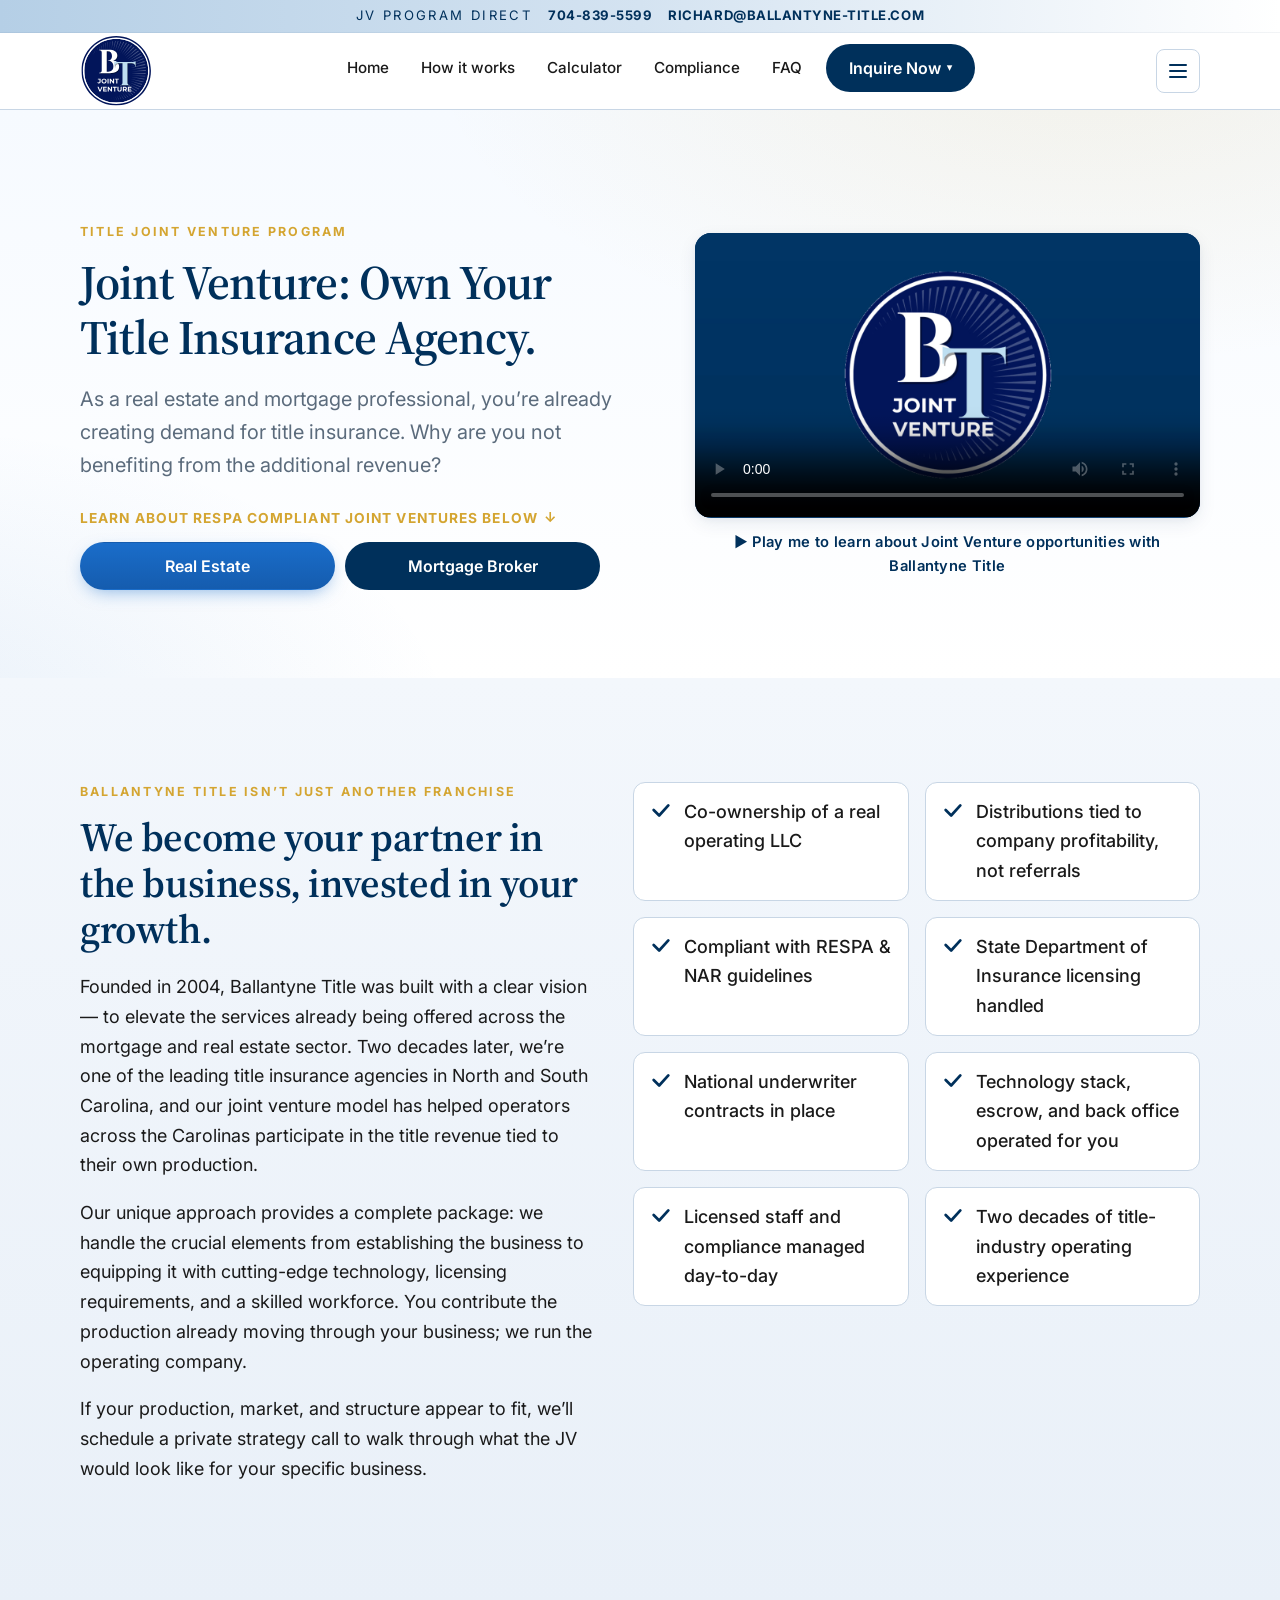
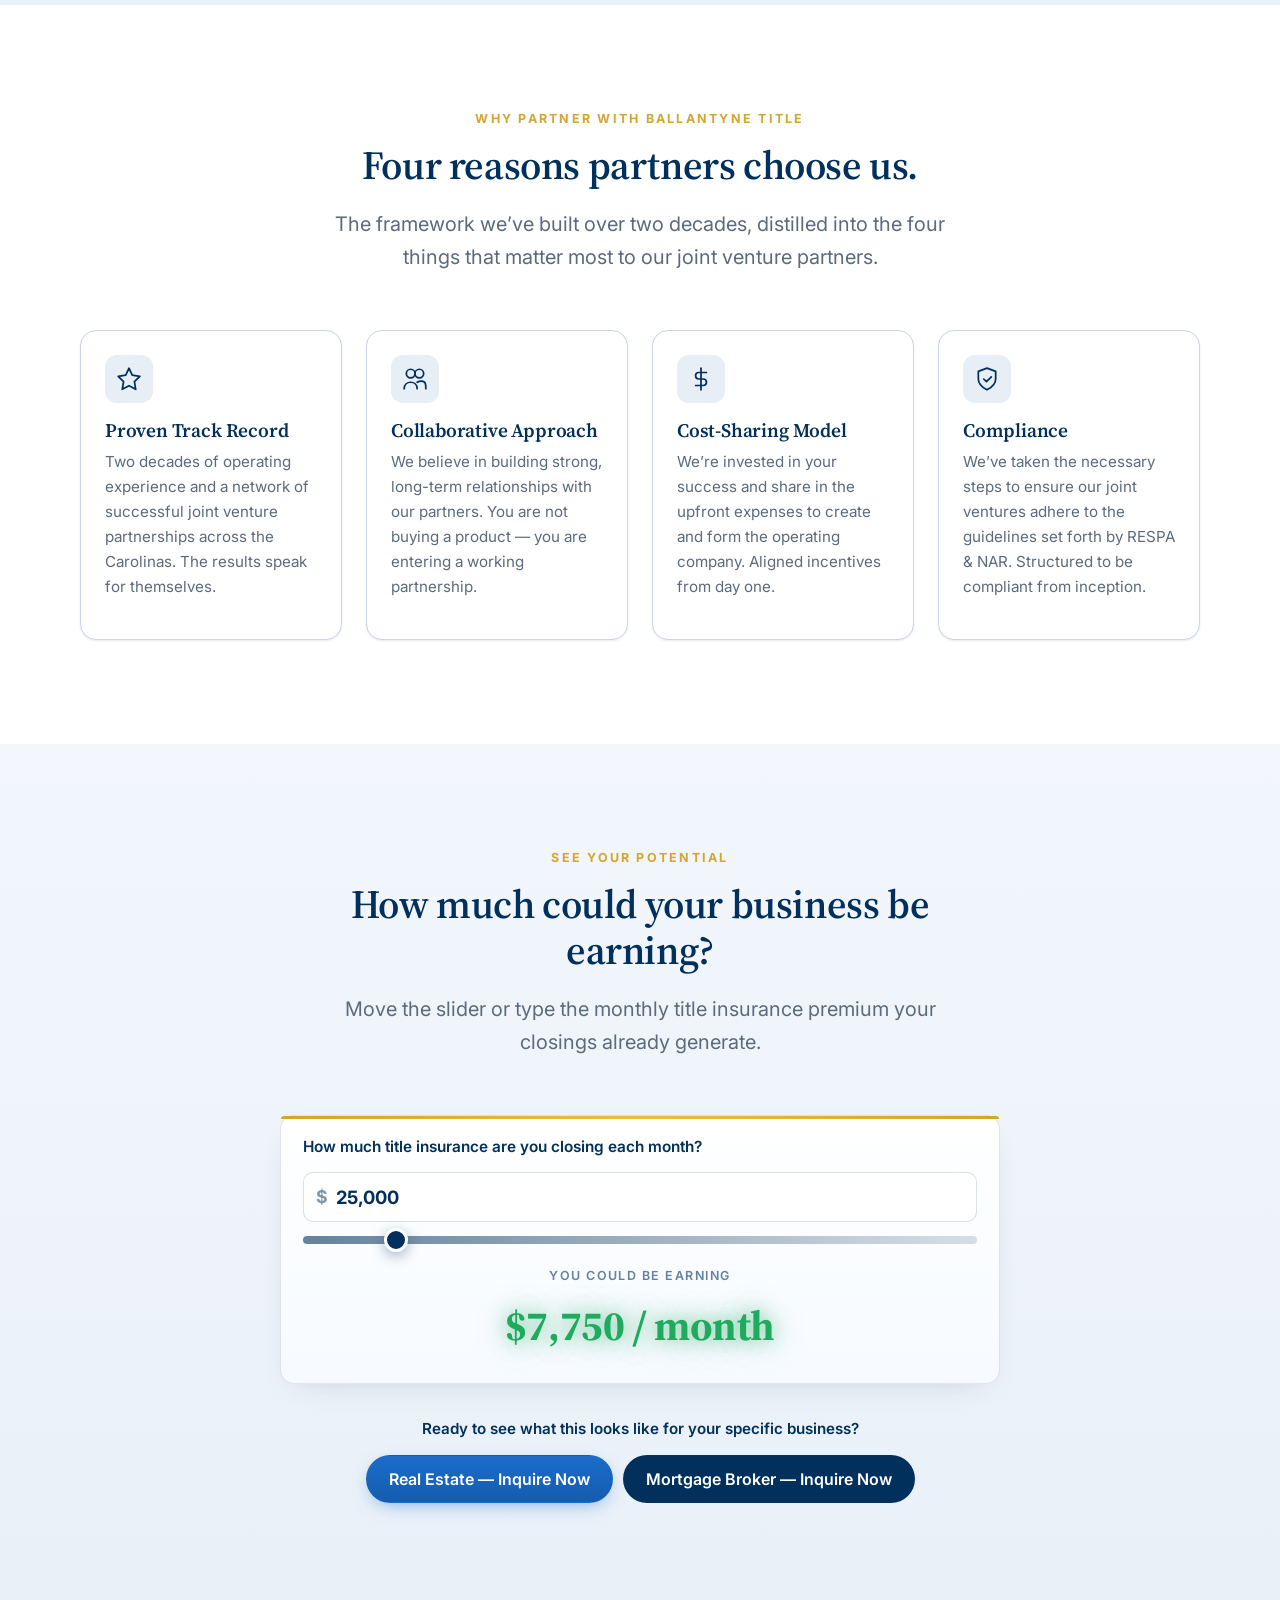
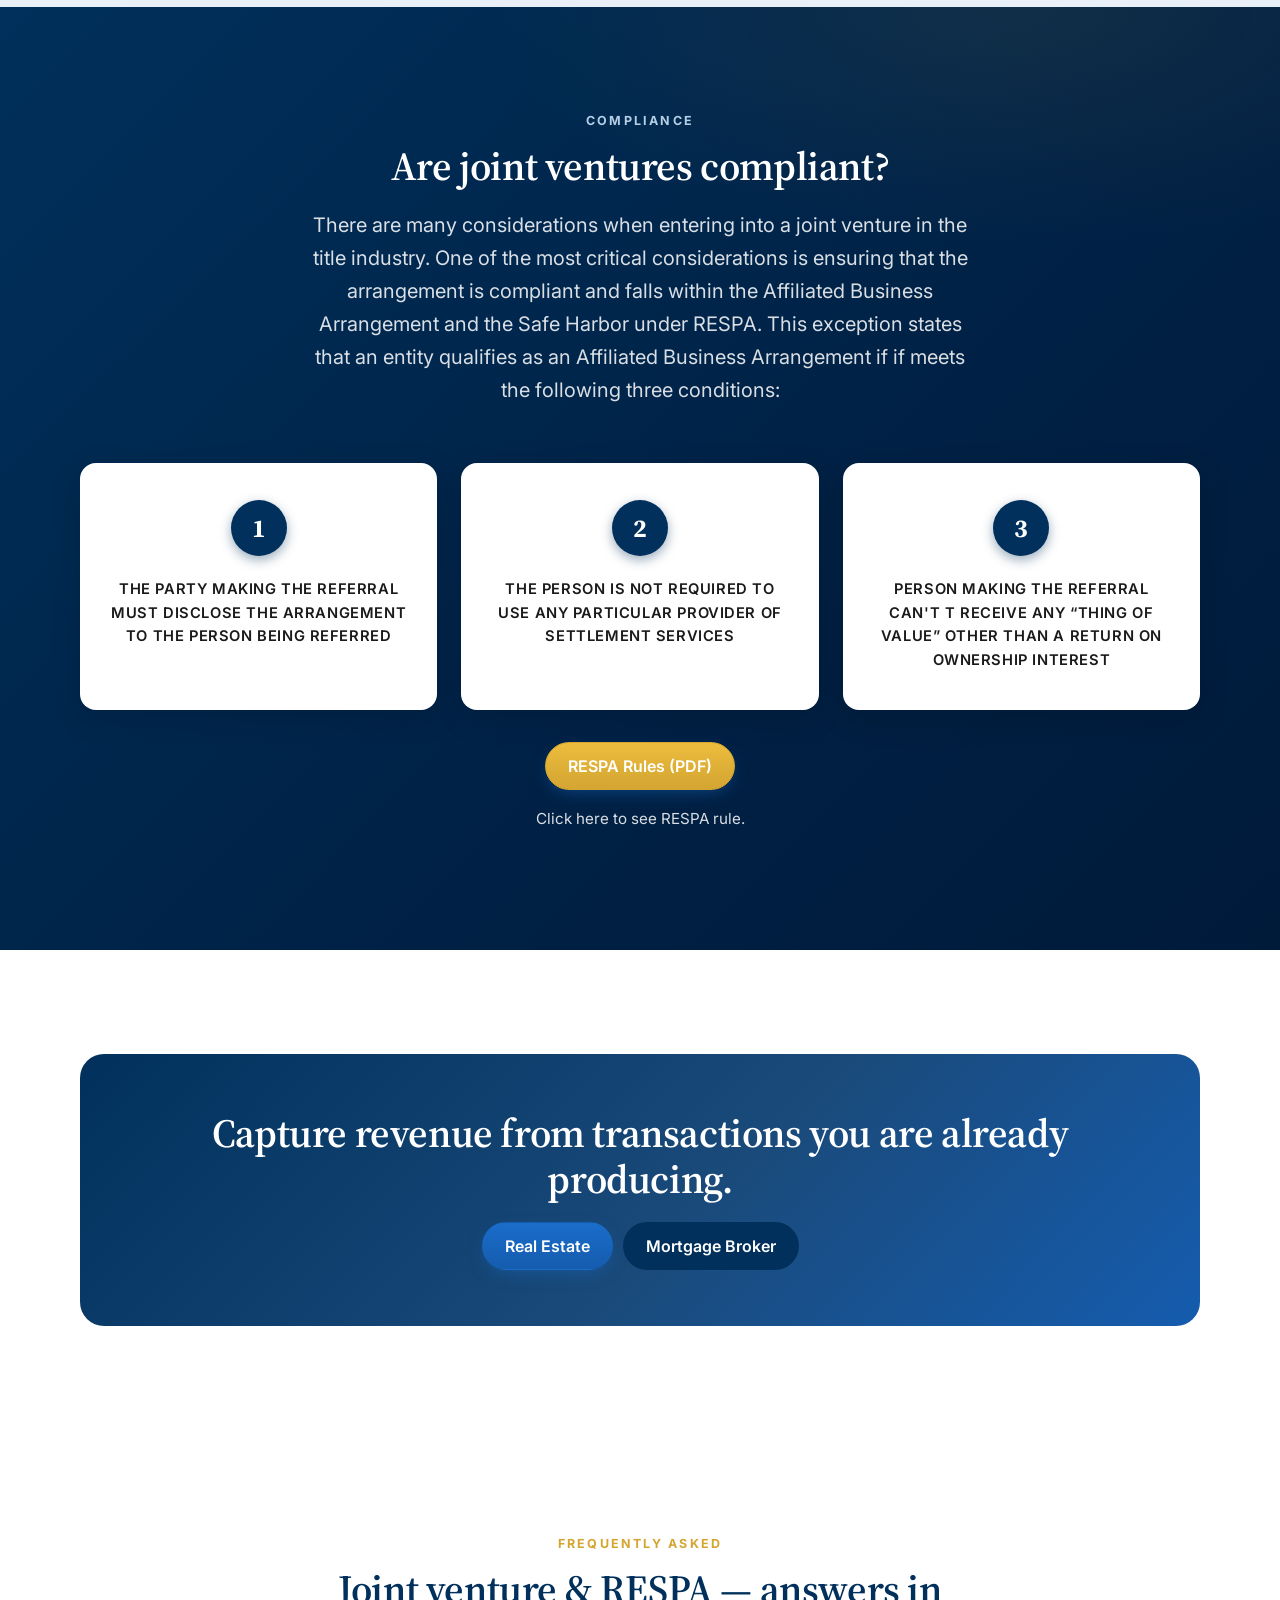
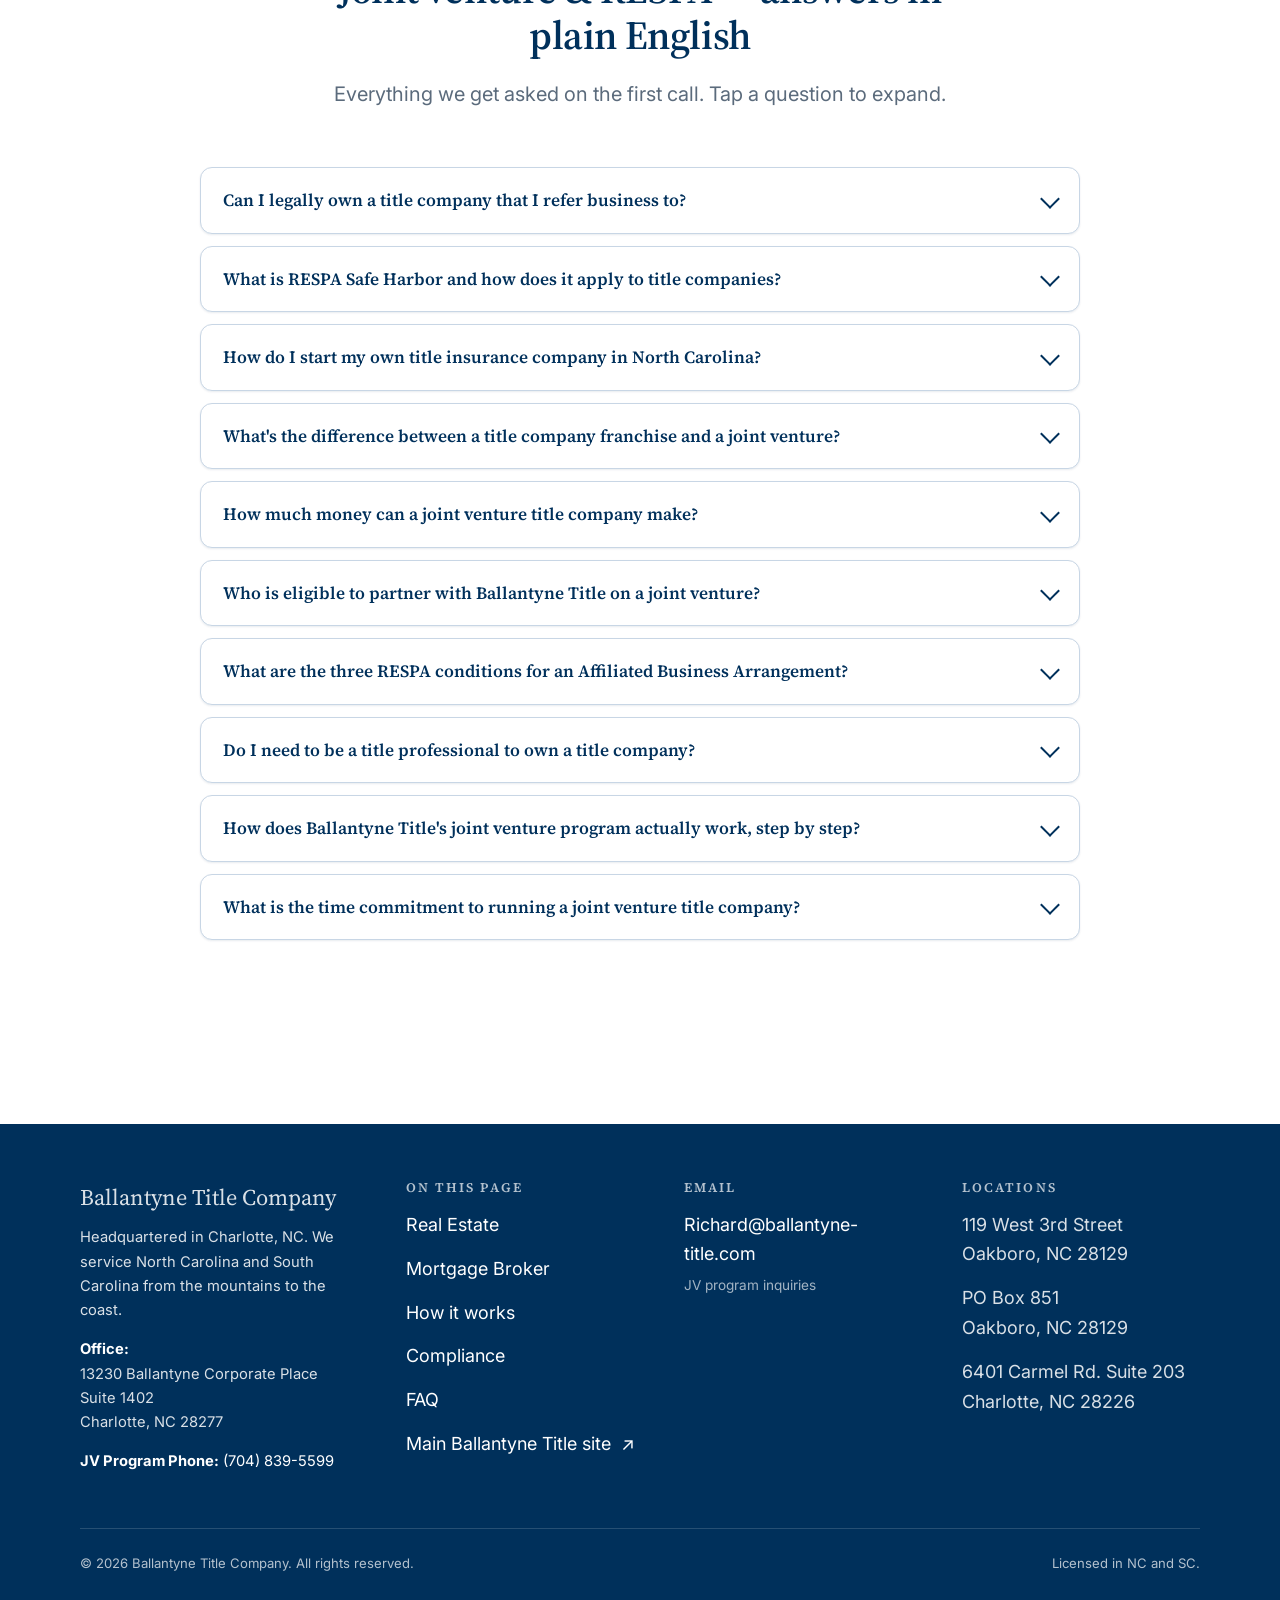
==== commit f85271ac: "Remove 'Choose your JV track' paragraph from final CTA" ====
--- a/index.html
+++ b/index.html
@@ -270,9 +270,9 @@
  Learn about RESPA compliant joint ventures below
  <span aria-hidden="true" style="font-size: 1em; line-height: 1;">&darr;</span>
  </a>
- <div style="display: grid; grid-template-columns: 1fr 1fr; gap: 10px; max-width: 520px;">
- <a class="btn btn--accent" href="/jointventure/realtor" data-cta="hero-realtor" style="width:100%;">Real Estate</a>
- <a class="btn btn--primary" href="/jointventure/mortgage" data-cta="hero-mortgage" style="width:100%;">Mortgage Broker</a>
+ <div style="display: grid; grid-template-columns: repeat(auto-fit, minmax(200px, 1fr)); gap: 10px; max-width: 520px;">
+ <a class="btn btn--accent" href="/jointventure/realtor" data-cta="hero-realtor" style="width:100%; white-space: nowrap;">Real Estate</a>
+ <a class="btn btn--primary" href="/jointventure/mortgage" data-cta="hero-mortgage" style="width:100%; white-space: nowrap;">Mortgage Broker</a>
  </div>
  </div>
 
@@ -452,7 +452,6 @@
  <div class="container">
  <div class="cta-band">
  <h2>Capture revenue from transactions you are already producing.</h2>
- <p style="max-width: 60ch; margin: 0 auto 24px;">Choose your JV track to see the structure, the form, and the next steps. Each track has its own short application.</p>
  <div class="btn-row" style="flex-wrap: wrap; gap: 10px;">
  <a class="btn btn--accent" href="/jointventure/realtor" data-cta="footer-realtor">Real Estate</a>
  <a class="btn btn--primary" href="/jointventure/mortgage" data-cta="footer-mortgage">Mortgage Broker</a>
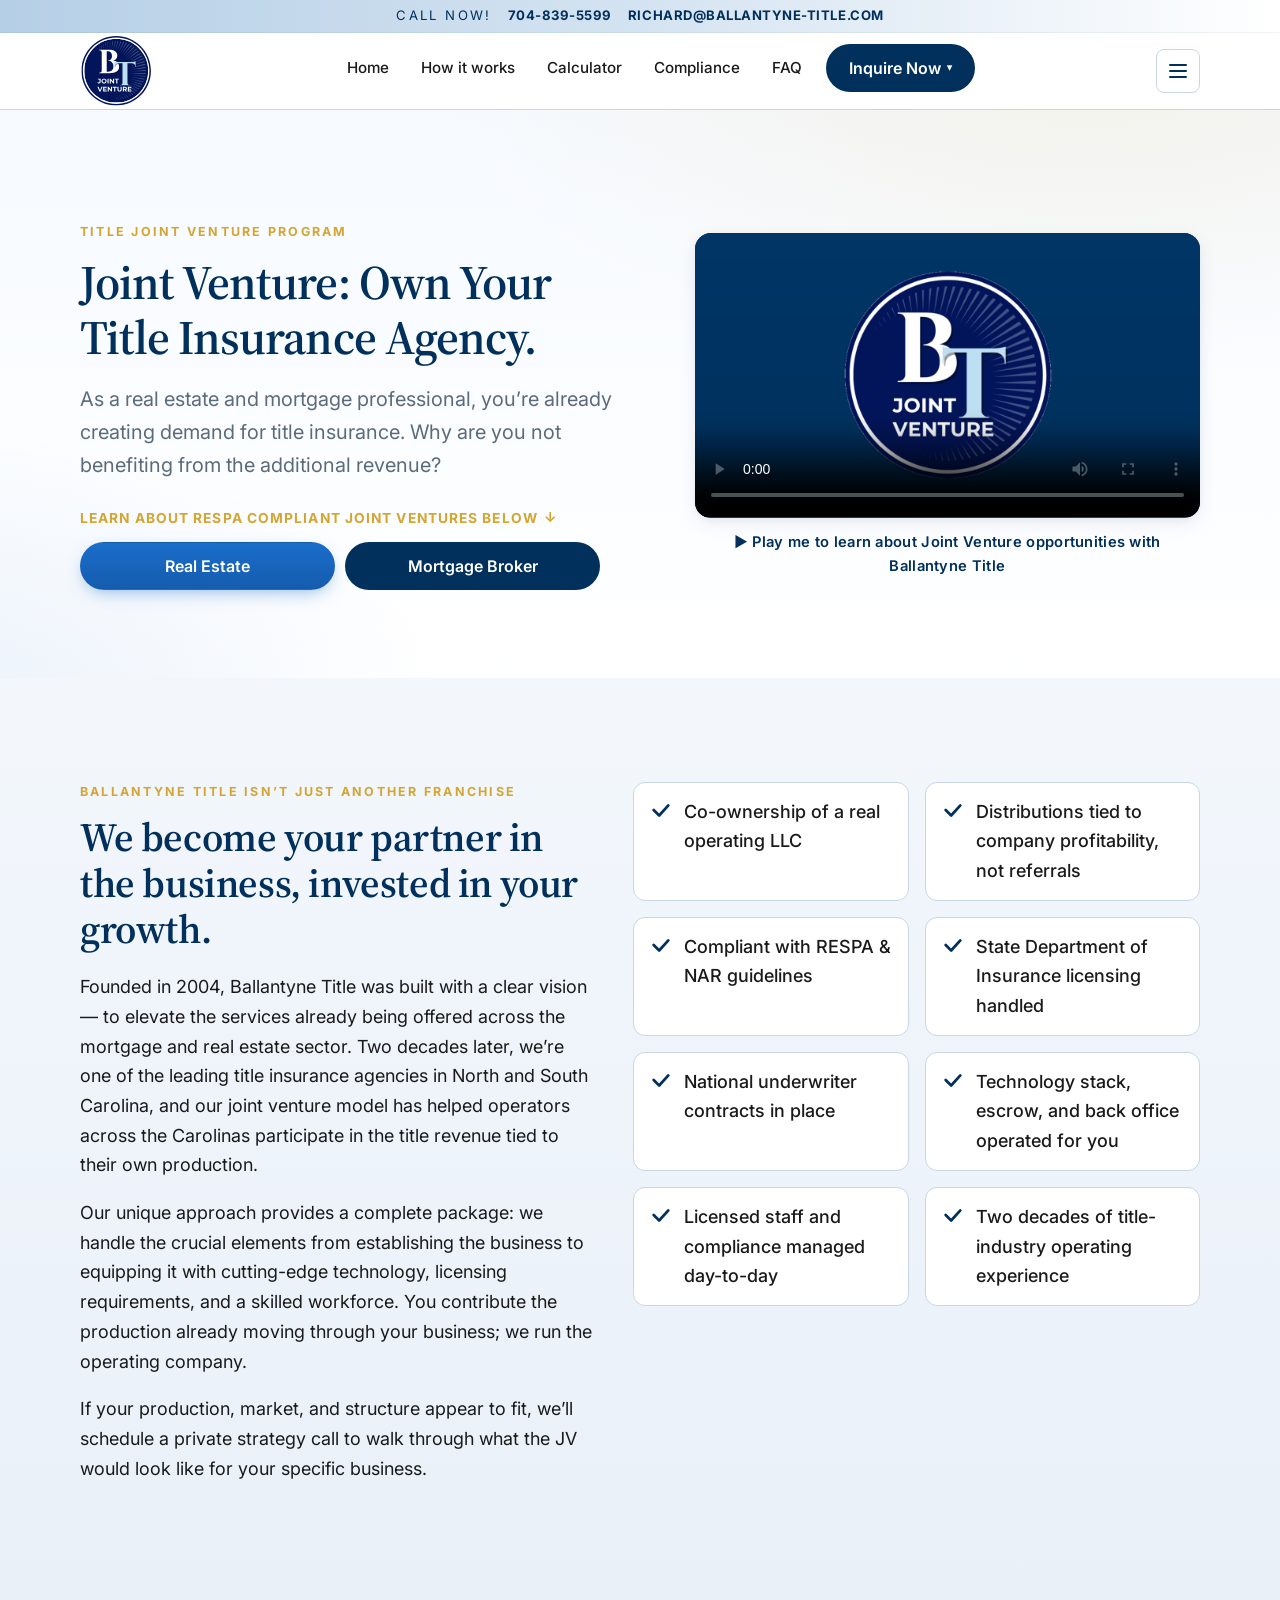
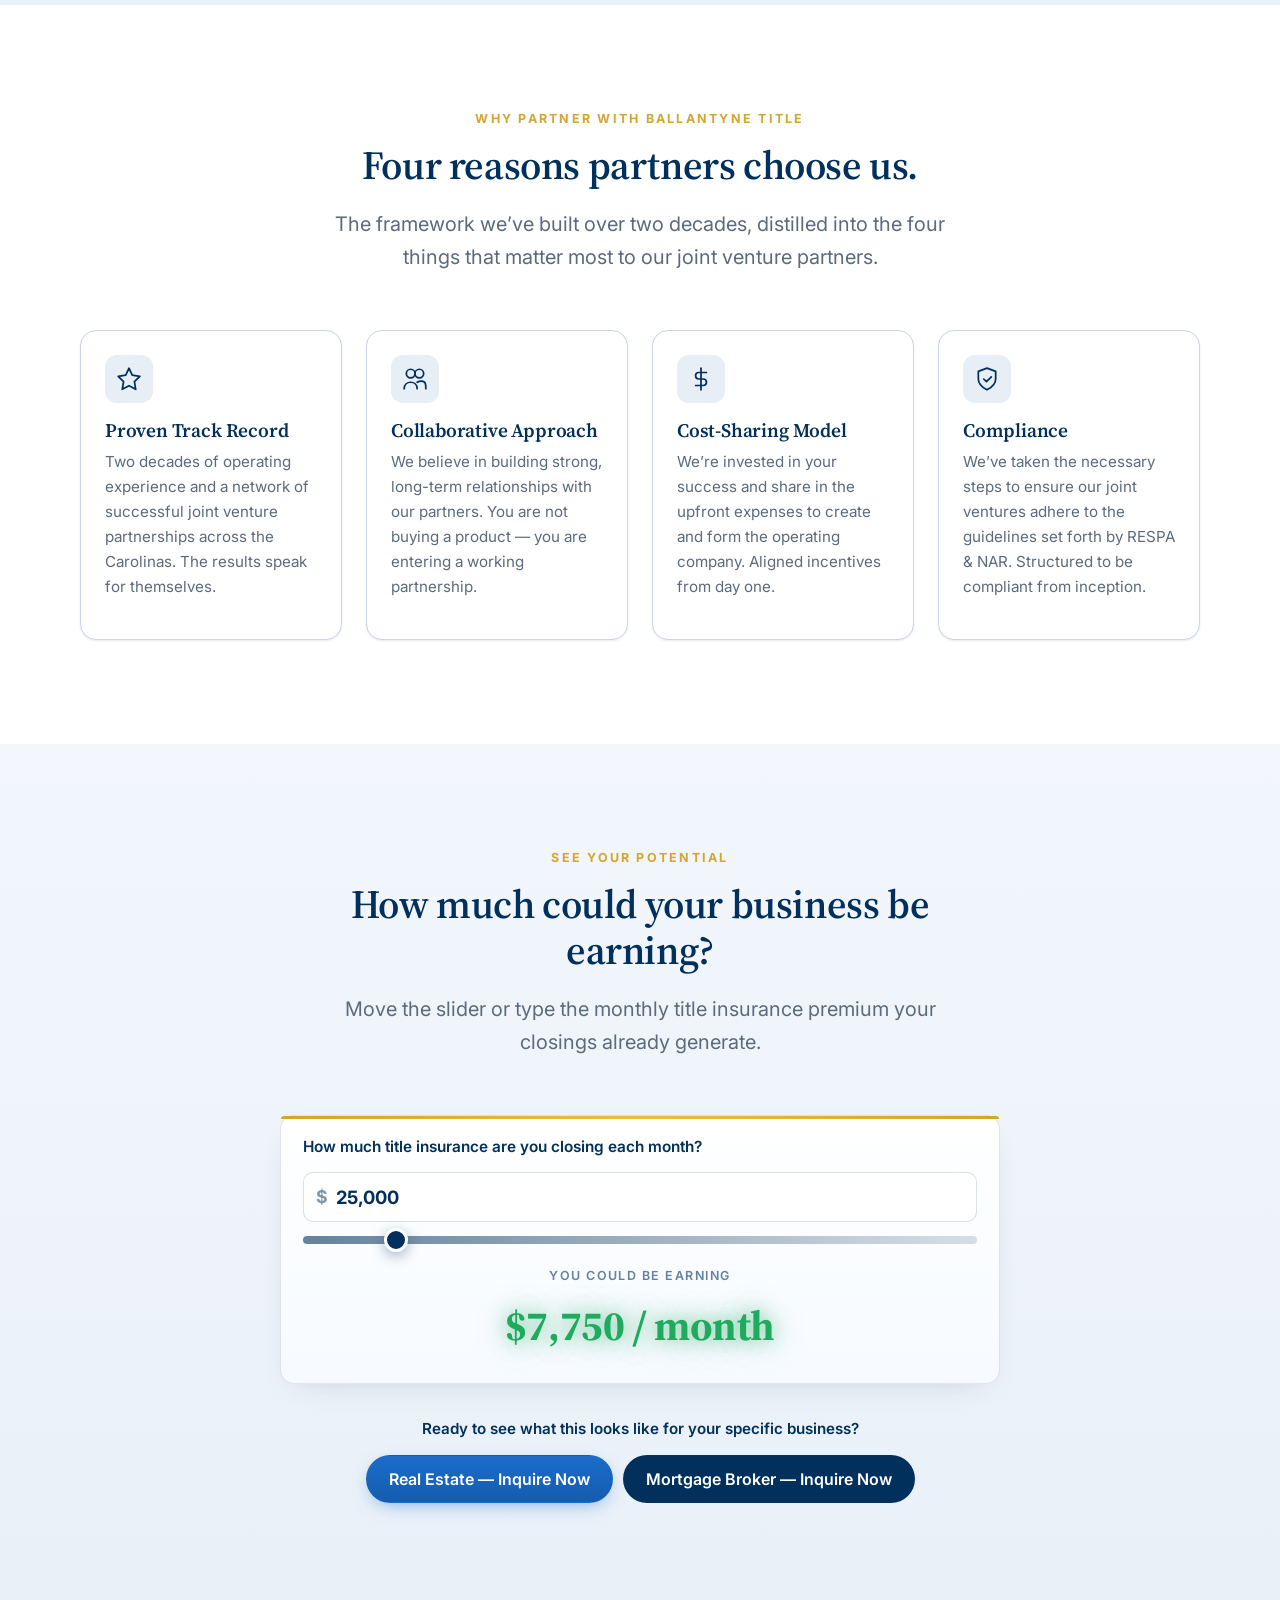
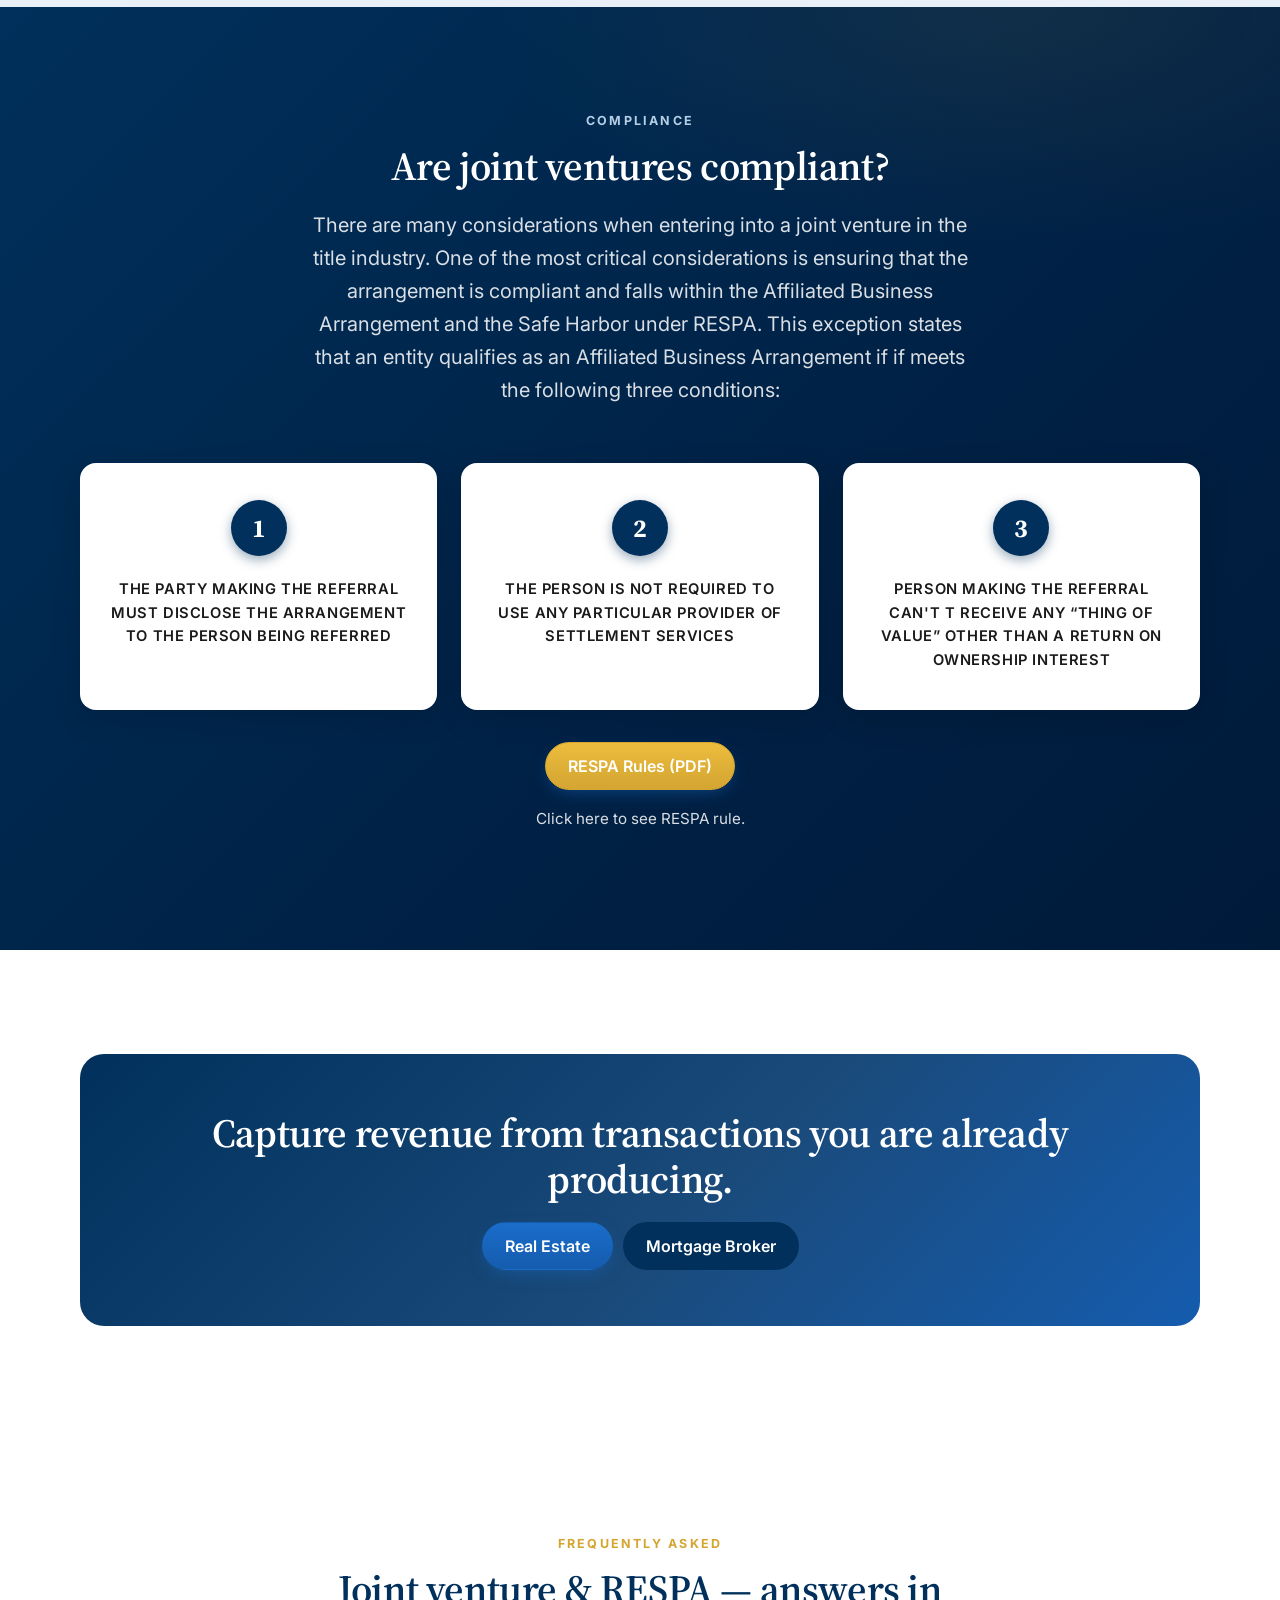
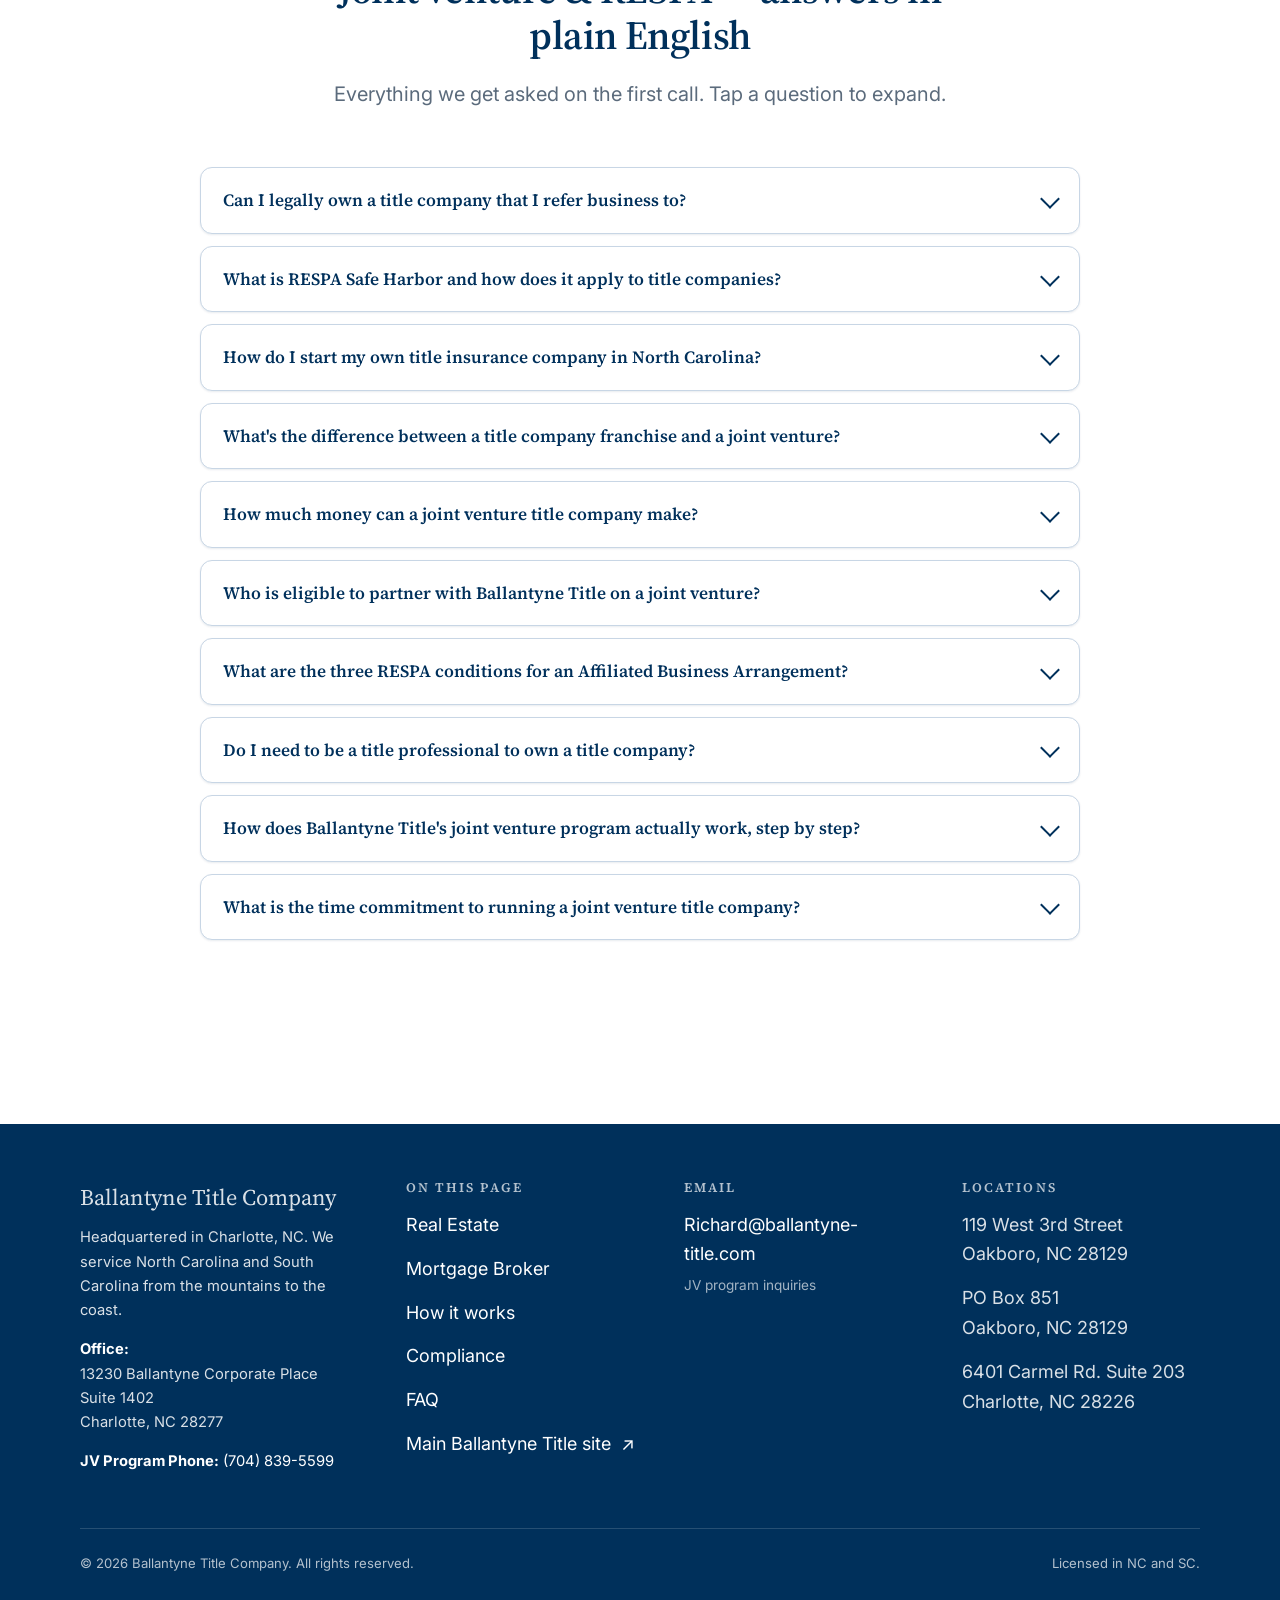
==== commit 200d874a: "Top band Call Now" ====
--- a/index.html
+++ b/index.html
@@ -190,7 +190,7 @@
  <!-- Top phone band — JV program contact -->
  <div class="top-band" role="region" aria-label="JV program contact">
  <div class="container top-band__inner">
- <span>JV Program Direct</span>
+ <span>Call Now!</span>
  <a href="tel:+17048395599" aria-label="Call the JV program line 704-839-5599">704-839-5599</a>
  <a href="mailto:Richard@ballantyne-title.com" aria-label="Email the JV program inbox">Richard@ballantyne-title.com</a>
  </div>
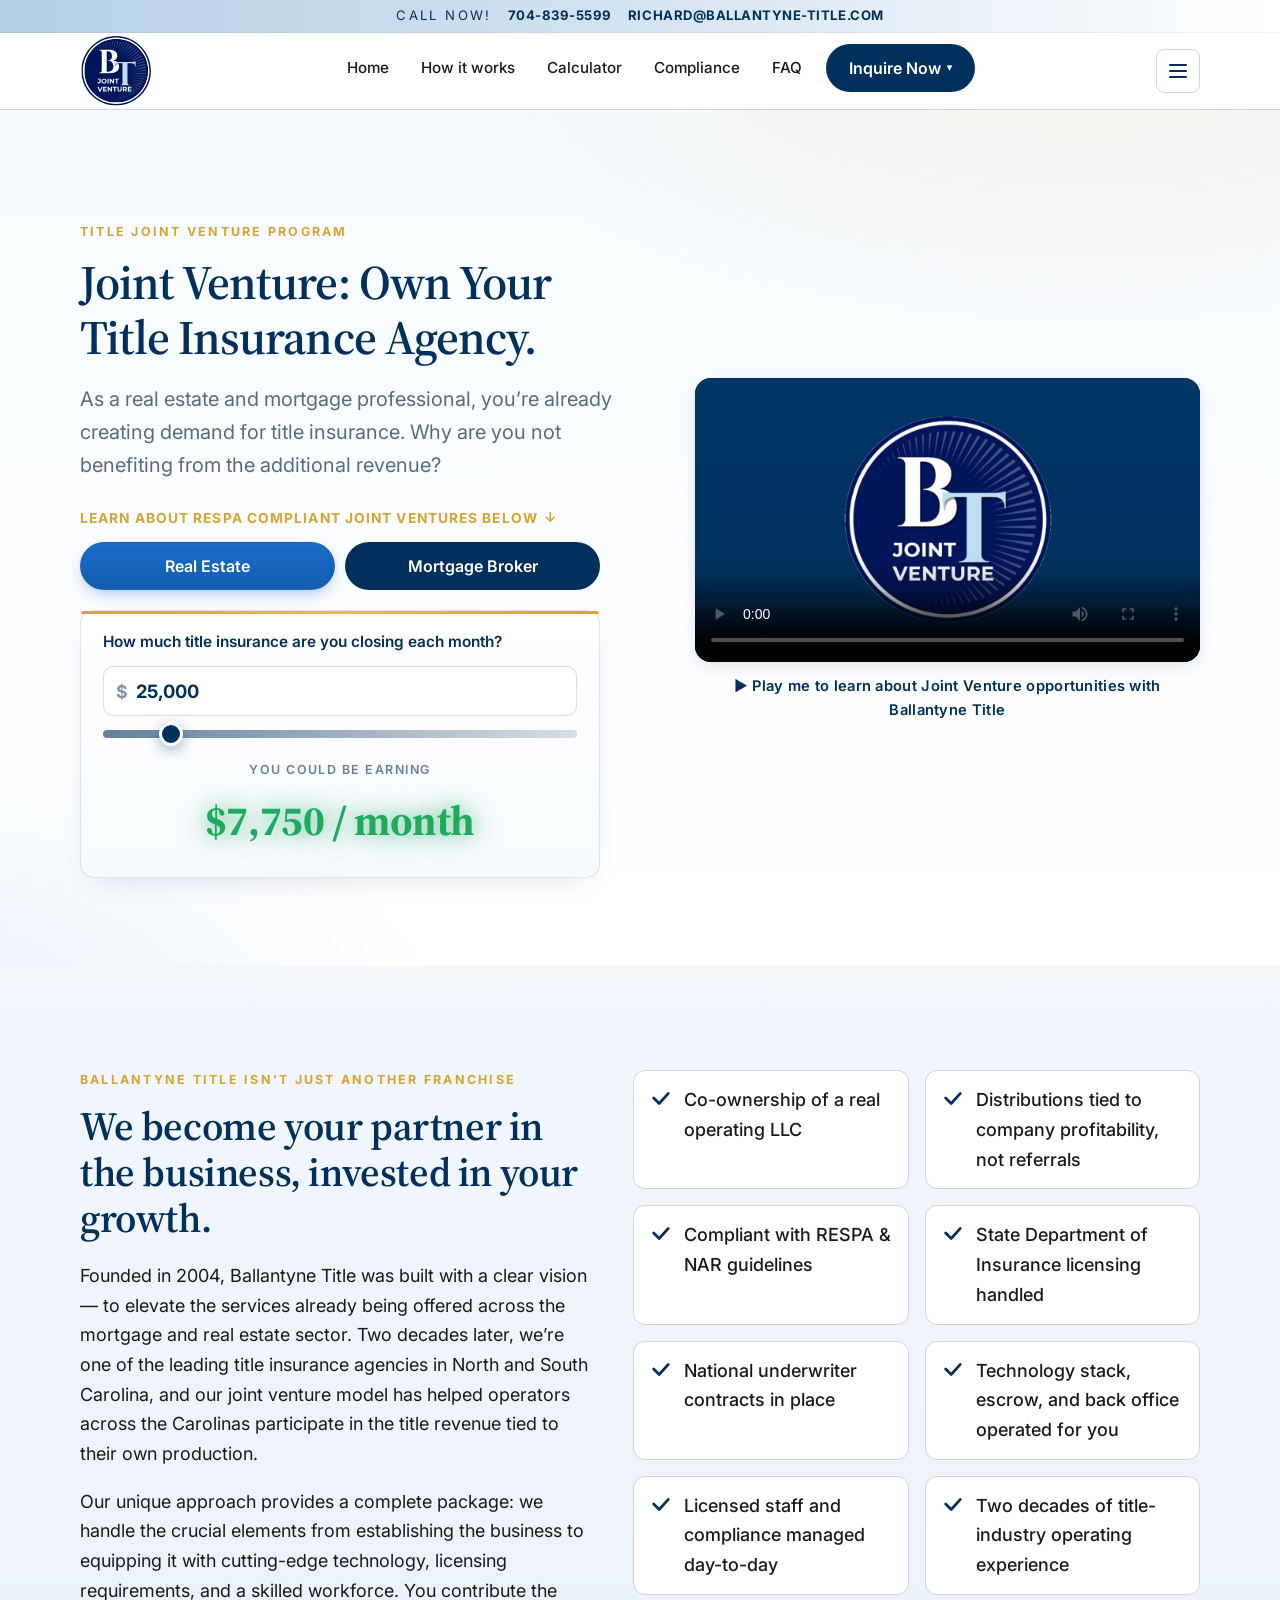
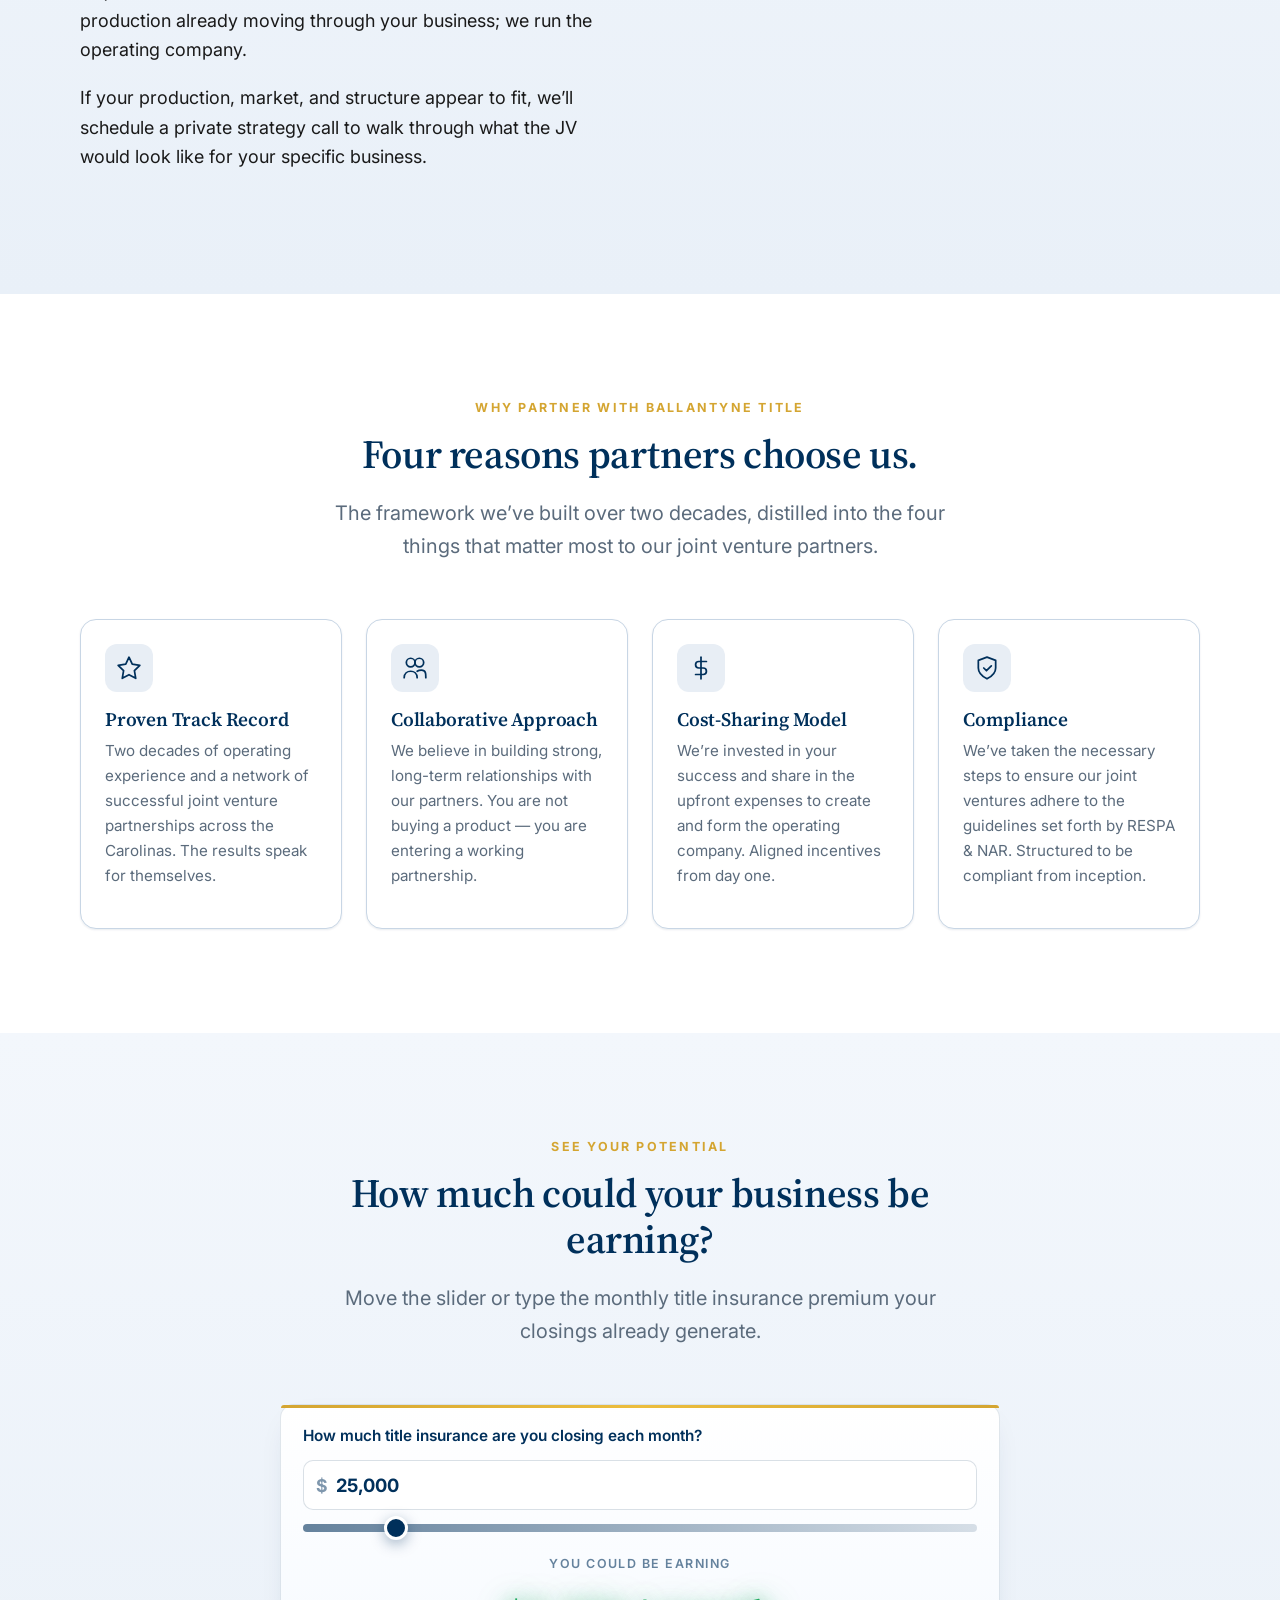
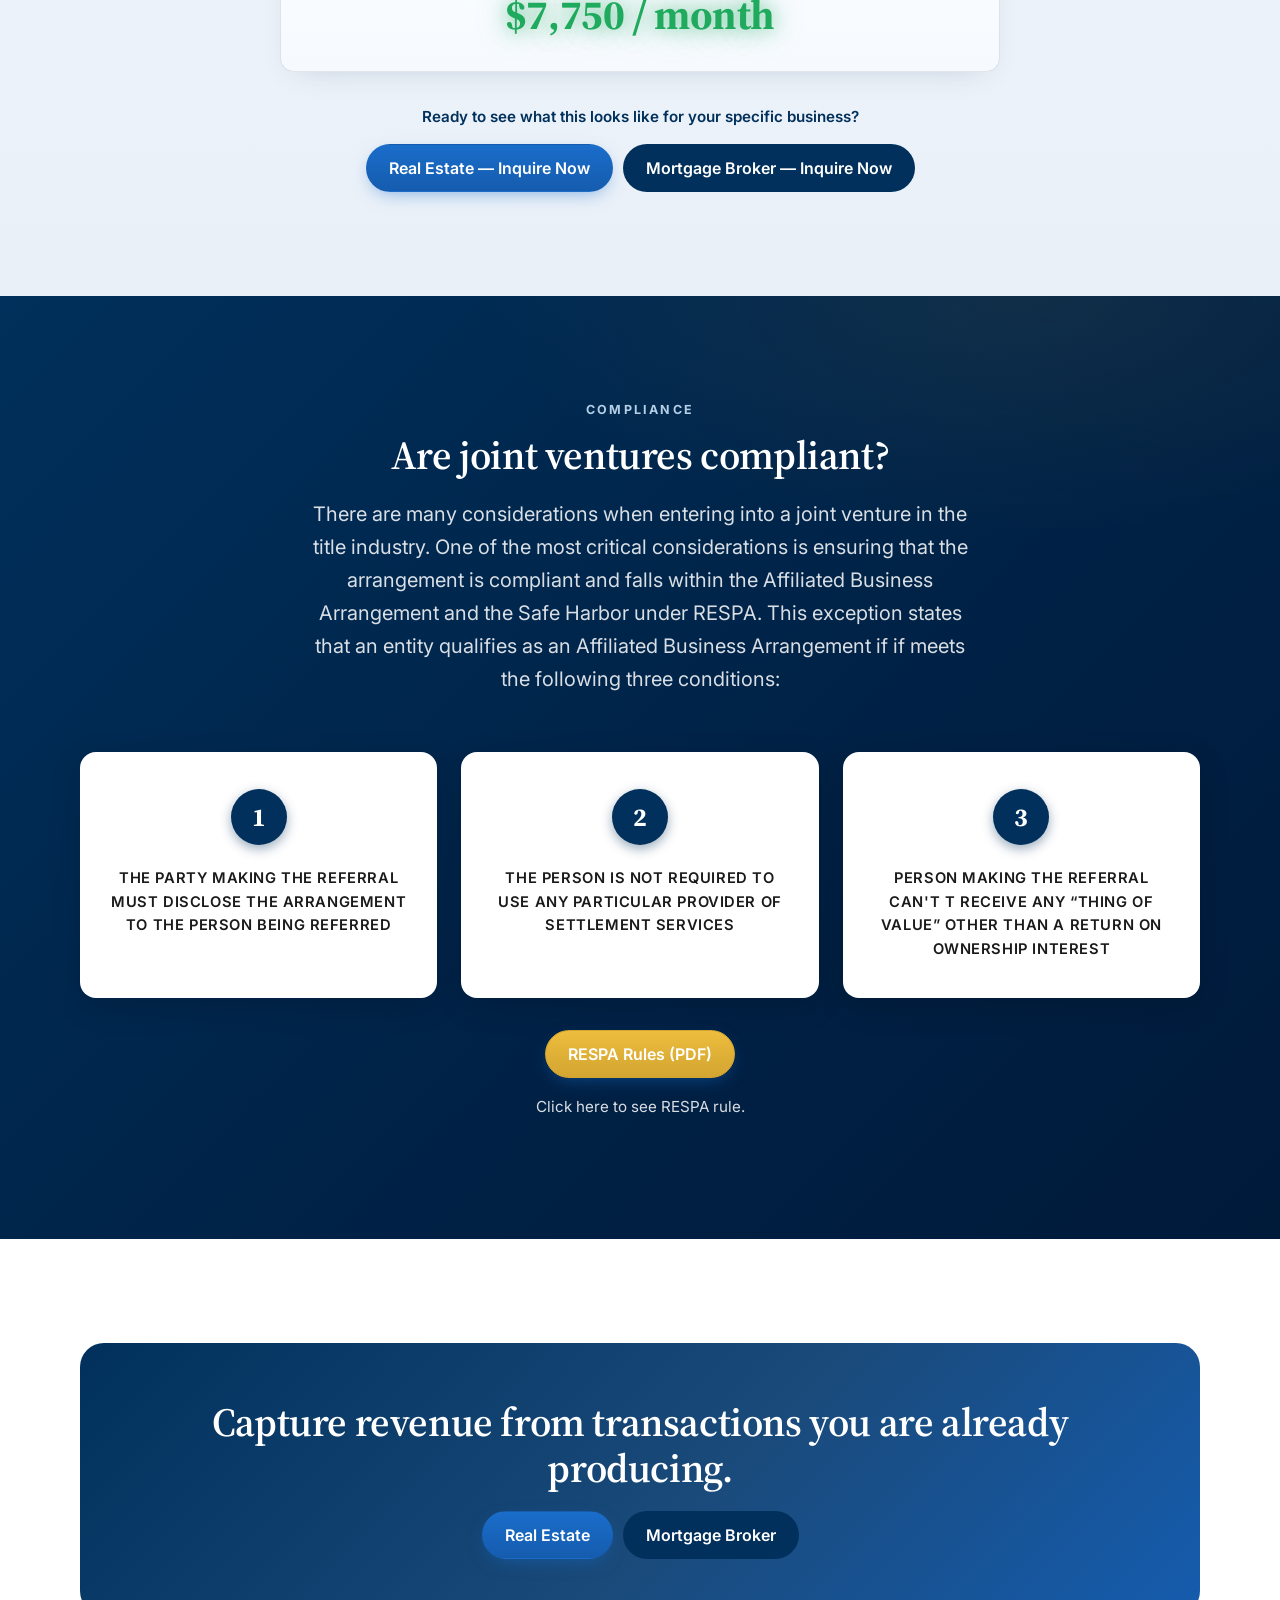
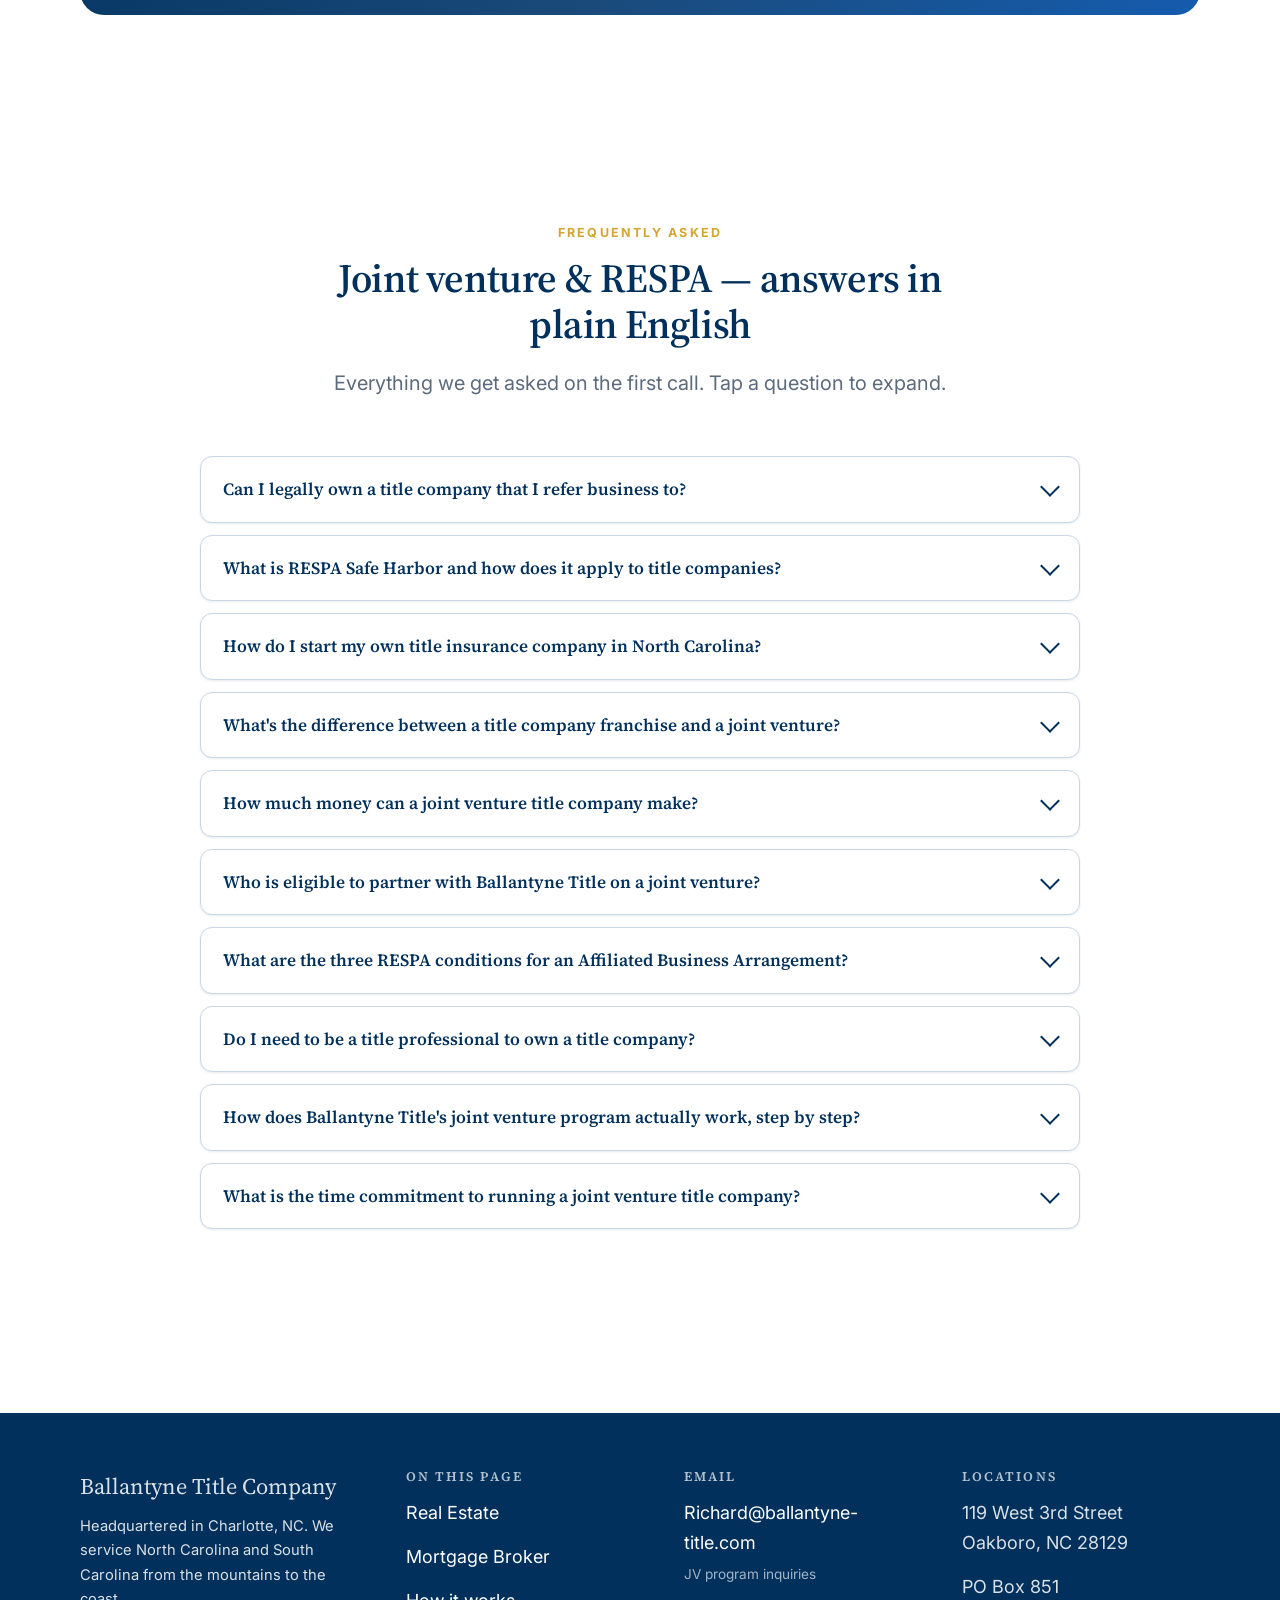
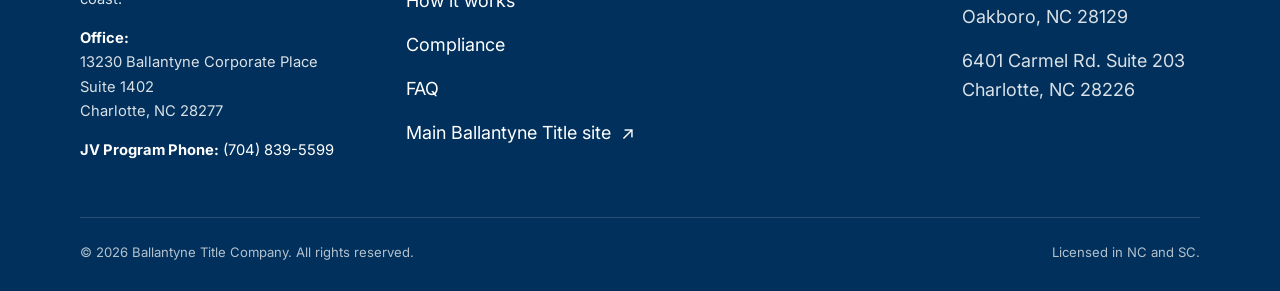
==== commit d12c7fe5: "Add hero earnings widget under CTAs" ====
--- a/index.html
+++ b/index.html
@@ -270,9 +270,25 @@
  Learn about RESPA compliant joint ventures below
  <span aria-hidden="true" style="font-size: 1em; line-height: 1;">&darr;</span>
  </a>
- <div style="display: grid; grid-template-columns: repeat(auto-fit, minmax(200px, 1fr)); gap: 10px; max-width: 520px;">
- <a class="btn btn--accent" href="/jointventure/realtor" data-cta="hero-realtor" style="width:100%; white-space: nowrap;">Real Estate</a>
- <a class="btn btn--primary" href="/jointventure/mortgage" data-cta="hero-mortgage" style="width:100%; white-space: nowrap;">Mortgage Broker</a>
+ <div style="display: grid; grid-template-columns: repeat(auto-fit, minmax(min(100%, 220px), 1fr)); gap: 10px; max-width: 520px;">
+ <a class="btn btn--accent" href="/jointventure/realtor" data-cta="hero-realtor" style="width:100%; white-space: nowrap; min-width: 0;">Real Estate</a>
+ <a class="btn btn--primary" href="/jointventure/mortgage" data-cta="hero-mortgage" style="width:100%; white-space: nowrap; min-width: 0;">Mortgage Broker</a>
+ </div>
+
+ <!-- Compact earnings widget directly under the hero CTAs -->
+ <div class="hero-earn" style="max-width: 520px; margin-top: 20px;">
+ <p class="hero-earn__prompt">How much title insurance are you closing each month?</p>
+ <div class="hero-earn__control">
+ <div class="hero-earn__field">
+ <span class="hero-earn__currency" aria-hidden="true">$</span>
+ <input type="text" id="earn-input-hero" inputmode="decimal" value="25,000" aria-label="Monthly title insurance amount">
+ </div>
+ <input type="range" id="earn-slider-hero" class="hero-earn__slider" min="0" max="200000" step="1000" value="25000" aria-label="Adjust monthly title insurance amount">
+ </div>
+ <div class="hero-earn__result">
+ <p class="hero-earn__result-label">You could be earning</p>
+ <p class="hero-earn__result-value" id="earn-output-hero">$7,750 / month</p>
+ </div>
  </div>
  </div>
 
@@ -707,6 +723,39 @@
  syncFromSlider();
  })();
 
+ // Hero earnings widget (inline under the CTAs)
+ (function(){
+ var input = document.getElementById('earn-input-hero');
+ var slider = document.getElementById('earn-slider-hero');
+ var output = document.getElementById('earn-output-hero');
+ if (!input || !slider || !output) return;
+ var SHARE = 0.31;
+ function num(n) { return Math.round(n).toLocaleString('en-US'); }
+ function render(value) {
+ var v = Math.max(0, parseFloat(value) || 0);
+ output.textContent = '$' + num(v * SHARE) + ' / month';
+ }
+ function syncFromSlider() {
+ var v = parseFloat(slider.value) || 0;
+ input.value = num(v);
+ render(v);
+ }
+ function syncFromInput() {
+ var raw = (input.value || '').replace(/[^0-9.]/g, '');
+ var v = Math.max(0, parseFloat(raw) || 0);
+ var max = parseFloat(slider.max);
+ slider.value = Math.min(v, max);
+ render(v);
+ }
+ slider.addEventListener('input', syncFromSlider);
+ input.addEventListener('input', syncFromInput);
+ input.addEventListener('blur', function(){
+ var raw = (input.value || '').replace(/[^0-9.]/g, '');
+ input.value = num(parseFloat(raw) || 0);
+ });
+ syncFromSlider();
+ })();
+
  // Footer year
  (function(){ var y = document.getElementById('year'); if (y) y.textContent = new Date().getFullYear(); })();
  </script>
